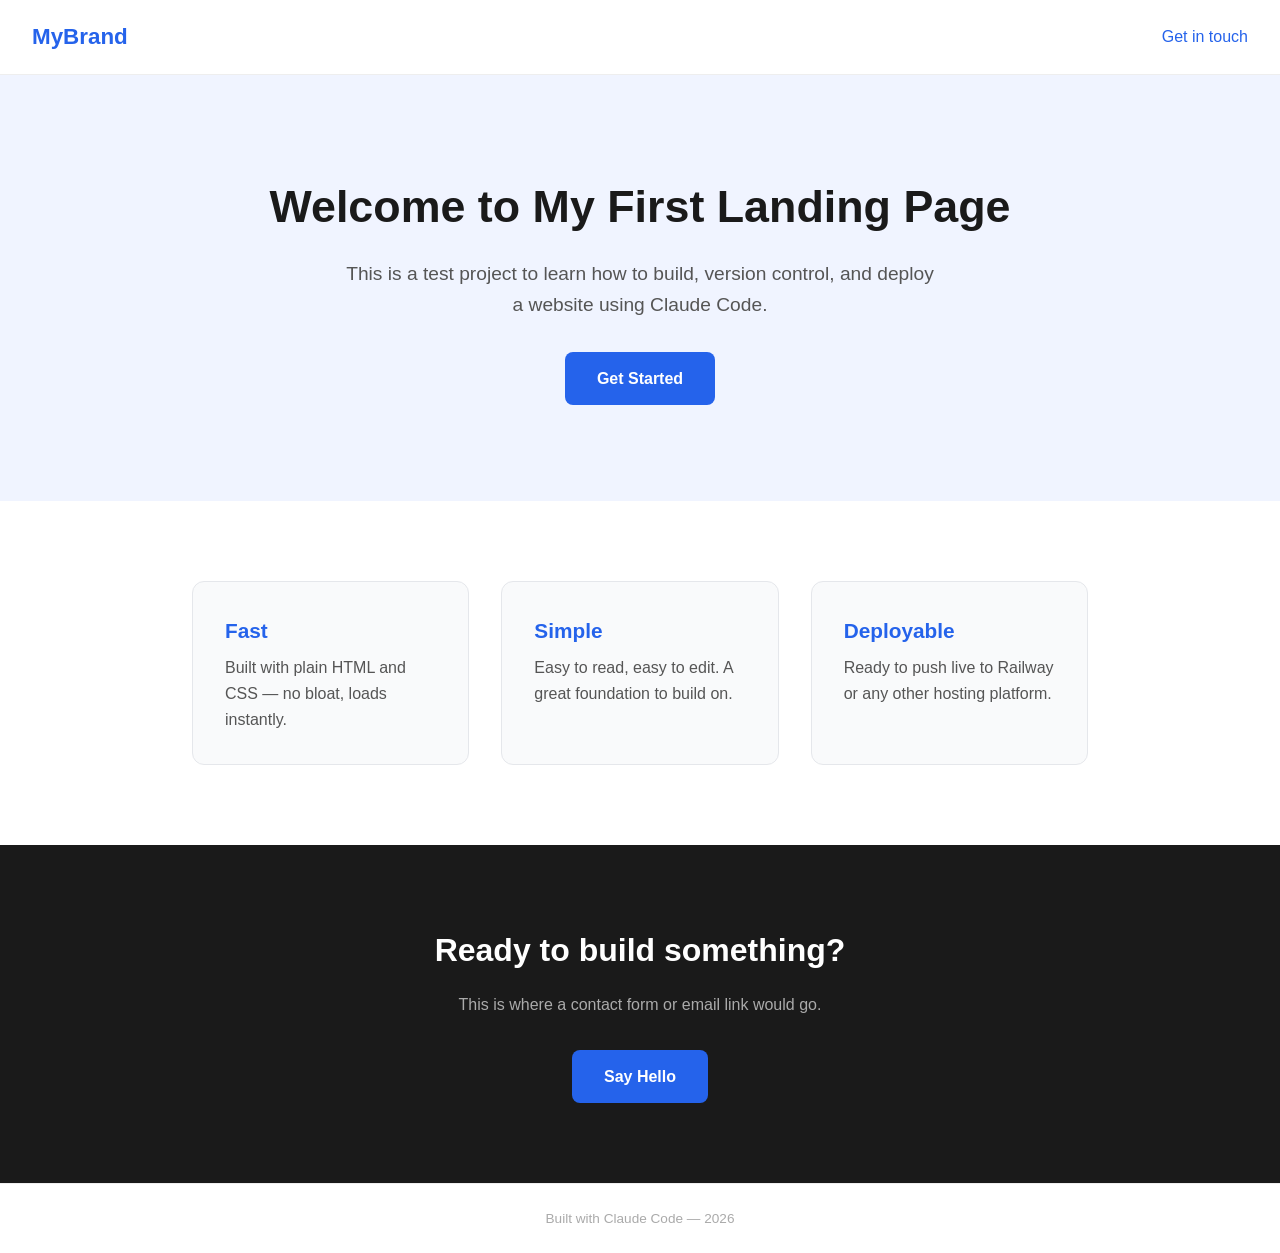
==== index.html @ 01b5a105 "Initial commit — test landing page - Added index.html with hero, features, and contact sections - Ad" ====
<!DOCTYPE html>
<html lang="en">
<head>
  <meta charset="UTF-8" />
  <meta name="viewport" content="width=device-width, initial-scale=1.0" />
  <title>My First Landing Page</title>
  <!-- Link to our stylesheet -->
  <link rel="stylesheet" href="style.css" />
</head>
<body>

  <!-- Top navigation bar -->
  <nav>
    <div class="logo">MyBrand</div>
    <a href="#contact" class="nav-cta">Get in touch</a>
  </nav>

  <!-- Hero section — the big headline area at the top -->
  <section class="hero">
    <h1>Welcome to My First Landing Page</h1>
    <p>This is a test project to learn how to build, version control, and deploy a website using Claude Code.</p>
    <a href="#contact" class="btn">Get Started</a>
  </section>

  <!-- Features section — three simple cards -->
  <section class="features">
    <div class="card">
      <h2>Fast</h2>
      <p>Built with plain HTML and CSS — no bloat, loads instantly.</p>
    </div>
    <div class="card">
      <h2>Simple</h2>
      <p>Easy to read, easy to edit. A great foundation to build on.</p>
    </div>
    <div class="card">
      <h2>Deployable</h2>
      <p>Ready to push live to Railway or any other hosting platform.</p>
    </div>
  </section>

  <!-- Contact / call to action section -->
  <section class="contact" id="contact">
    <h2>Ready to build something?</h2>
    <p>This is where a contact form or email link would go.</p>
    <a href="mailto:hello@example.com" class="btn">Say Hello</a>
  </section>

  <!-- Footer -->
  <footer>
    <p>Built with Claude Code &mdash; 2026</p>
  </footer>

</body>
</html>
---- style.css ----
/* ── Reset & base styles ── */
* {
  margin: 0;
  padding: 0;
  box-sizing: border-box;
}

body {
  font-family: -apple-system, BlinkMacSystemFont, "Segoe UI", sans-serif;
  color: #1a1a1a;
  background: #ffffff;
  line-height: 1.6;
}

/* ── Navigation bar ── */
nav {
  display: flex;
  justify-content: space-between;
  align-items: center;
  padding: 1.2rem 2rem;
  border-bottom: 1px solid #eee;
}

.logo {
  font-size: 1.4rem;
  font-weight: 700;
  color: #2563eb; /* blue */
}

.nav-cta {
  text-decoration: none;
  color: #2563eb;
  font-weight: 500;
}

/* ── Hero section ── */
.hero {
  text-align: center;
  padding: 6rem 2rem;
  background: #f0f4ff; /* light blue background */
}

.hero h1 {
  font-size: 2.8rem;
  font-weight: 800;
  margin-bottom: 1rem;
  color: #1a1a1a;
}

.hero p {
  font-size: 1.2rem;
  color: #555;
  max-width: 600px;
  margin: 0 auto 2rem;
}

/* ── Button style ── */
.btn {
  display: inline-block;
  background: #2563eb;
  color: #fff;
  padding: 0.85rem 2rem;
  border-radius: 8px;
  text-decoration: none;
  font-weight: 600;
  font-size: 1rem;
  transition: background 0.2s;
}

.btn:hover {
  background: #1d4ed8; /* slightly darker on hover */
}

/* ── Features section — three cards in a row ── */
.features {
  display: flex;
  gap: 2rem;
  padding: 5rem 2rem;
  max-width: 960px;
  margin: 0 auto;
}

.card {
  flex: 1; /* each card takes equal width */
  background: #f9fafb;
  border: 1px solid #e5e7eb;
  border-radius: 12px;
  padding: 2rem;
}

.card h2 {
  font-size: 1.3rem;
  margin-bottom: 0.5rem;
  color: #2563eb;
}

.card p {
  color: #555;
}

/* ── Contact section ── */
.contact {
  text-align: center;
  padding: 5rem 2rem;
  background: #1a1a1a;
  color: #fff;
}

.contact h2 {
  font-size: 2rem;
  margin-bottom: 1rem;
}

.contact p {
  color: #aaa;
  margin-bottom: 2rem;
}

/* ── Footer ── */
footer {
  text-align: center;
  padding: 1.5rem;
  font-size: 0.85rem;
  color: #aaa;
  border-top: 1px solid #eee;
}

/* ── Responsive: stack cards vertically on small screens ── */
@media (max-width: 640px) {
  .features {
    flex-direction: column;
  }

  .hero h1 {
    font-size: 2rem;
  }
}
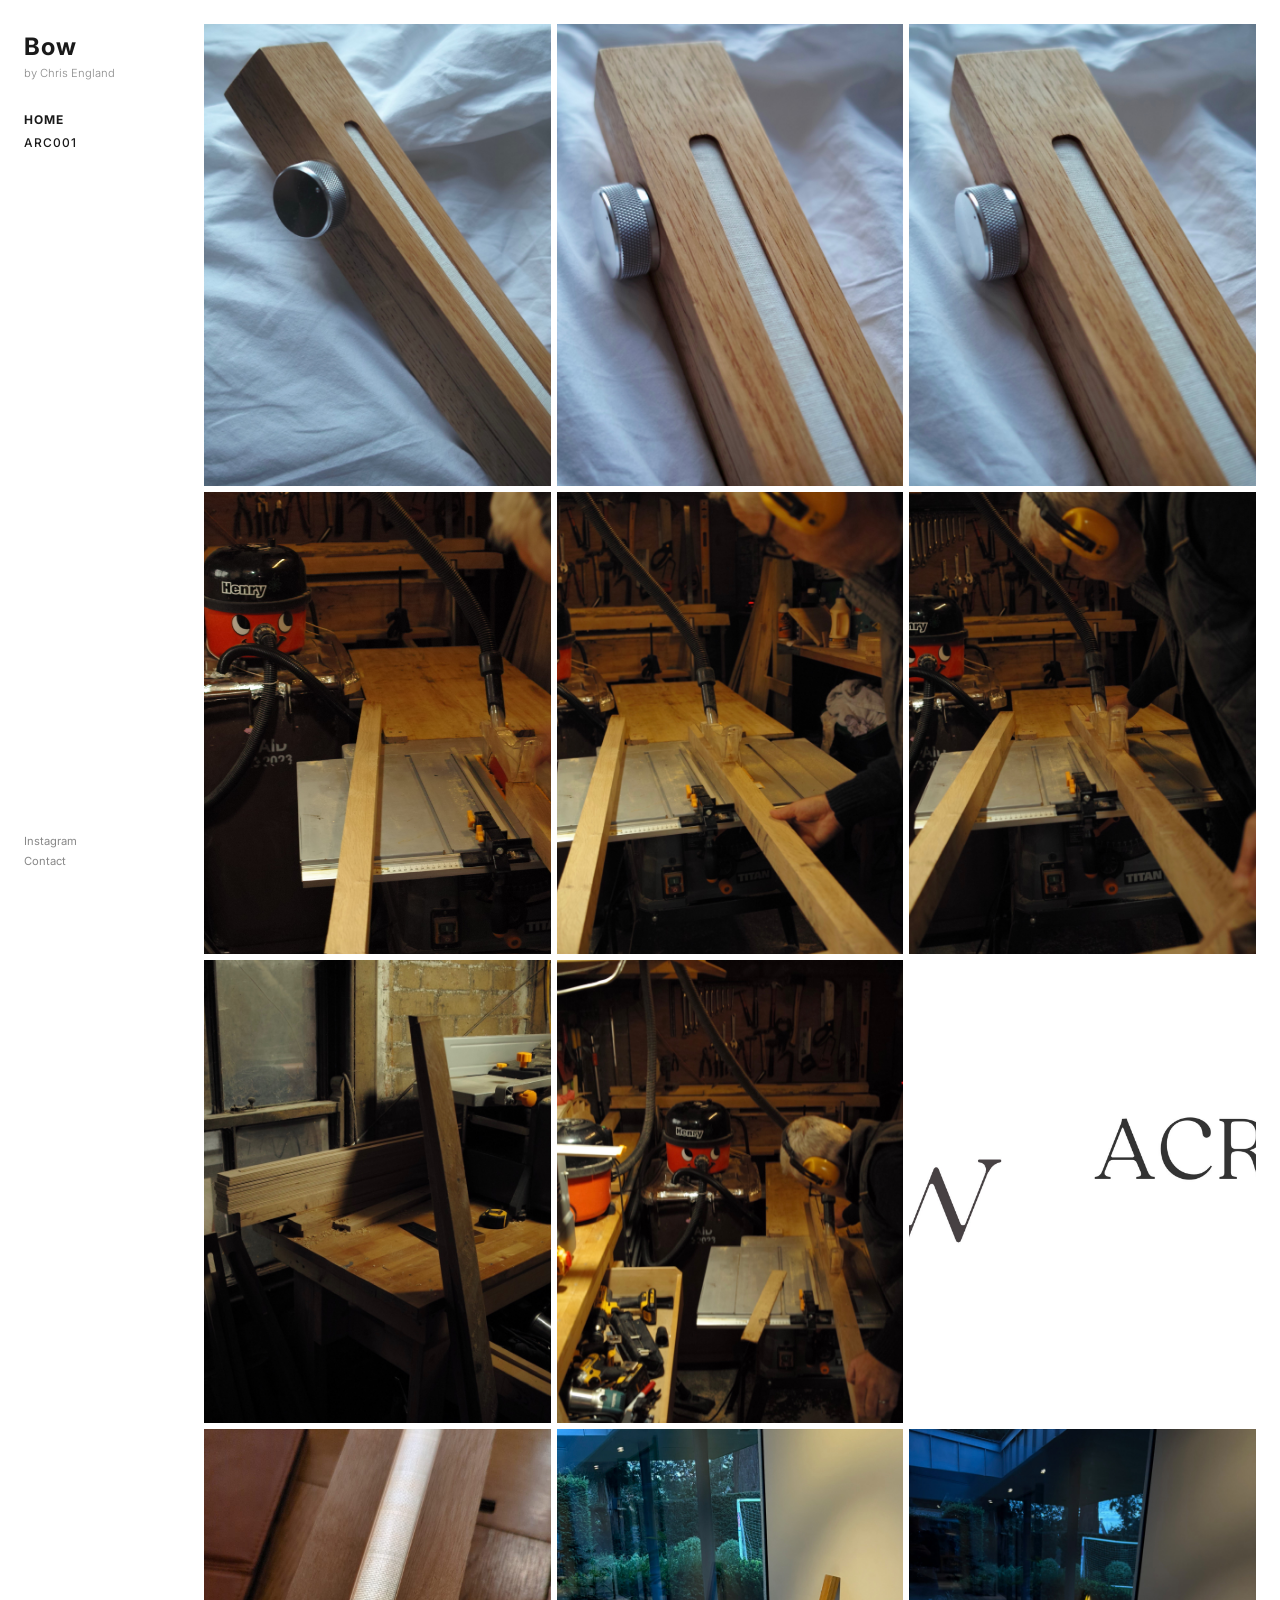
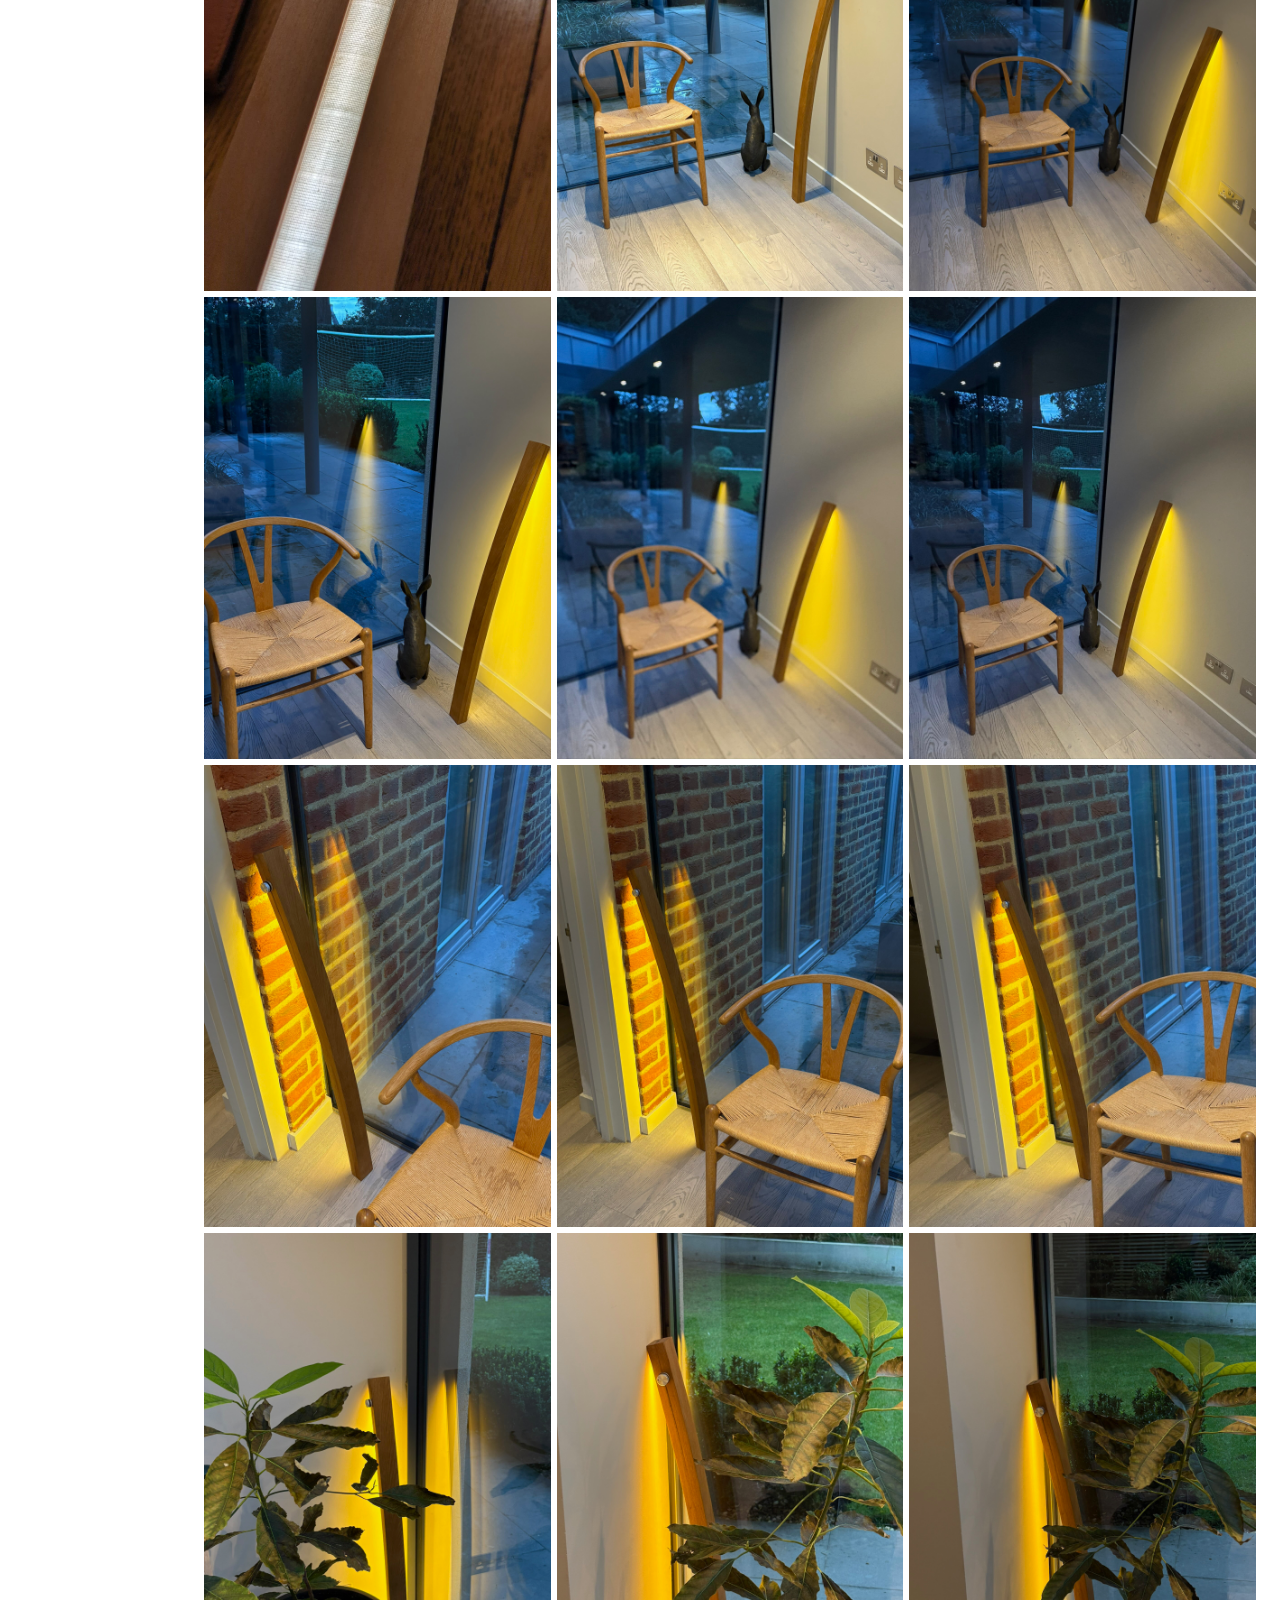
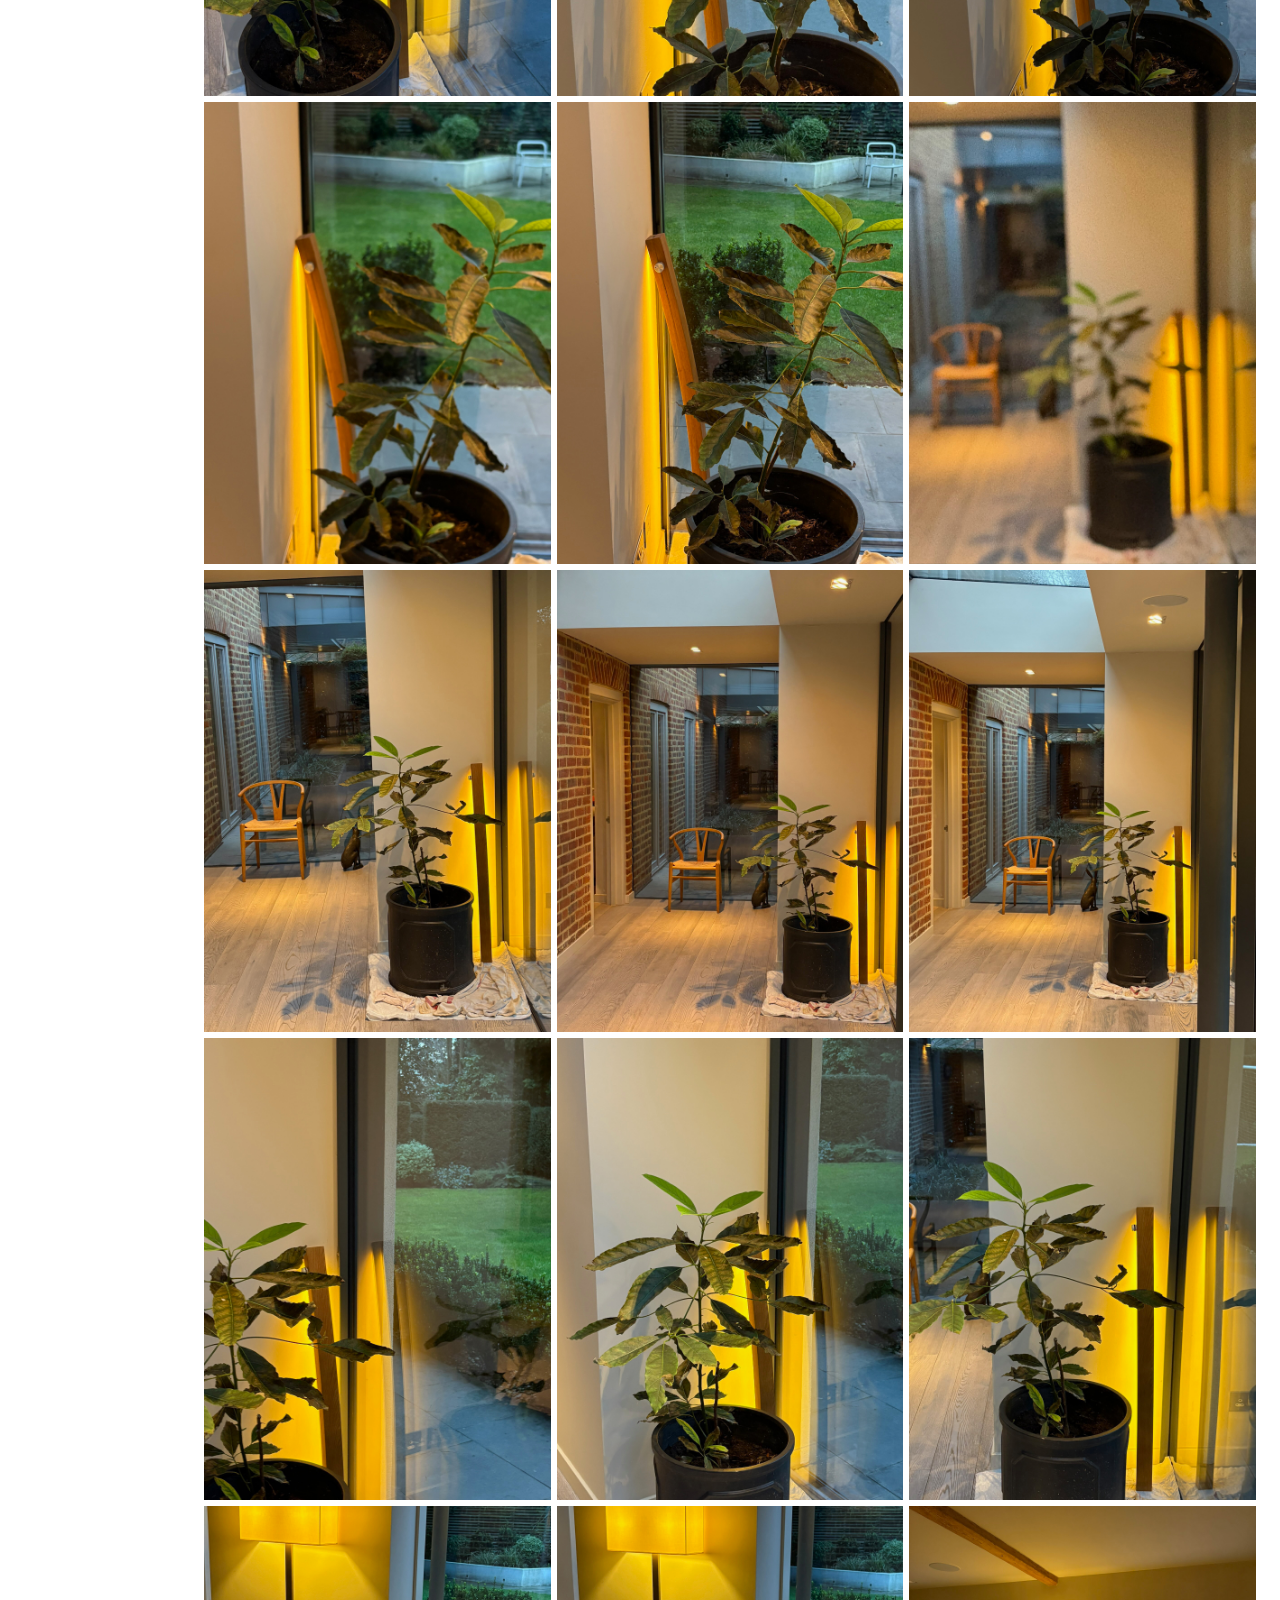
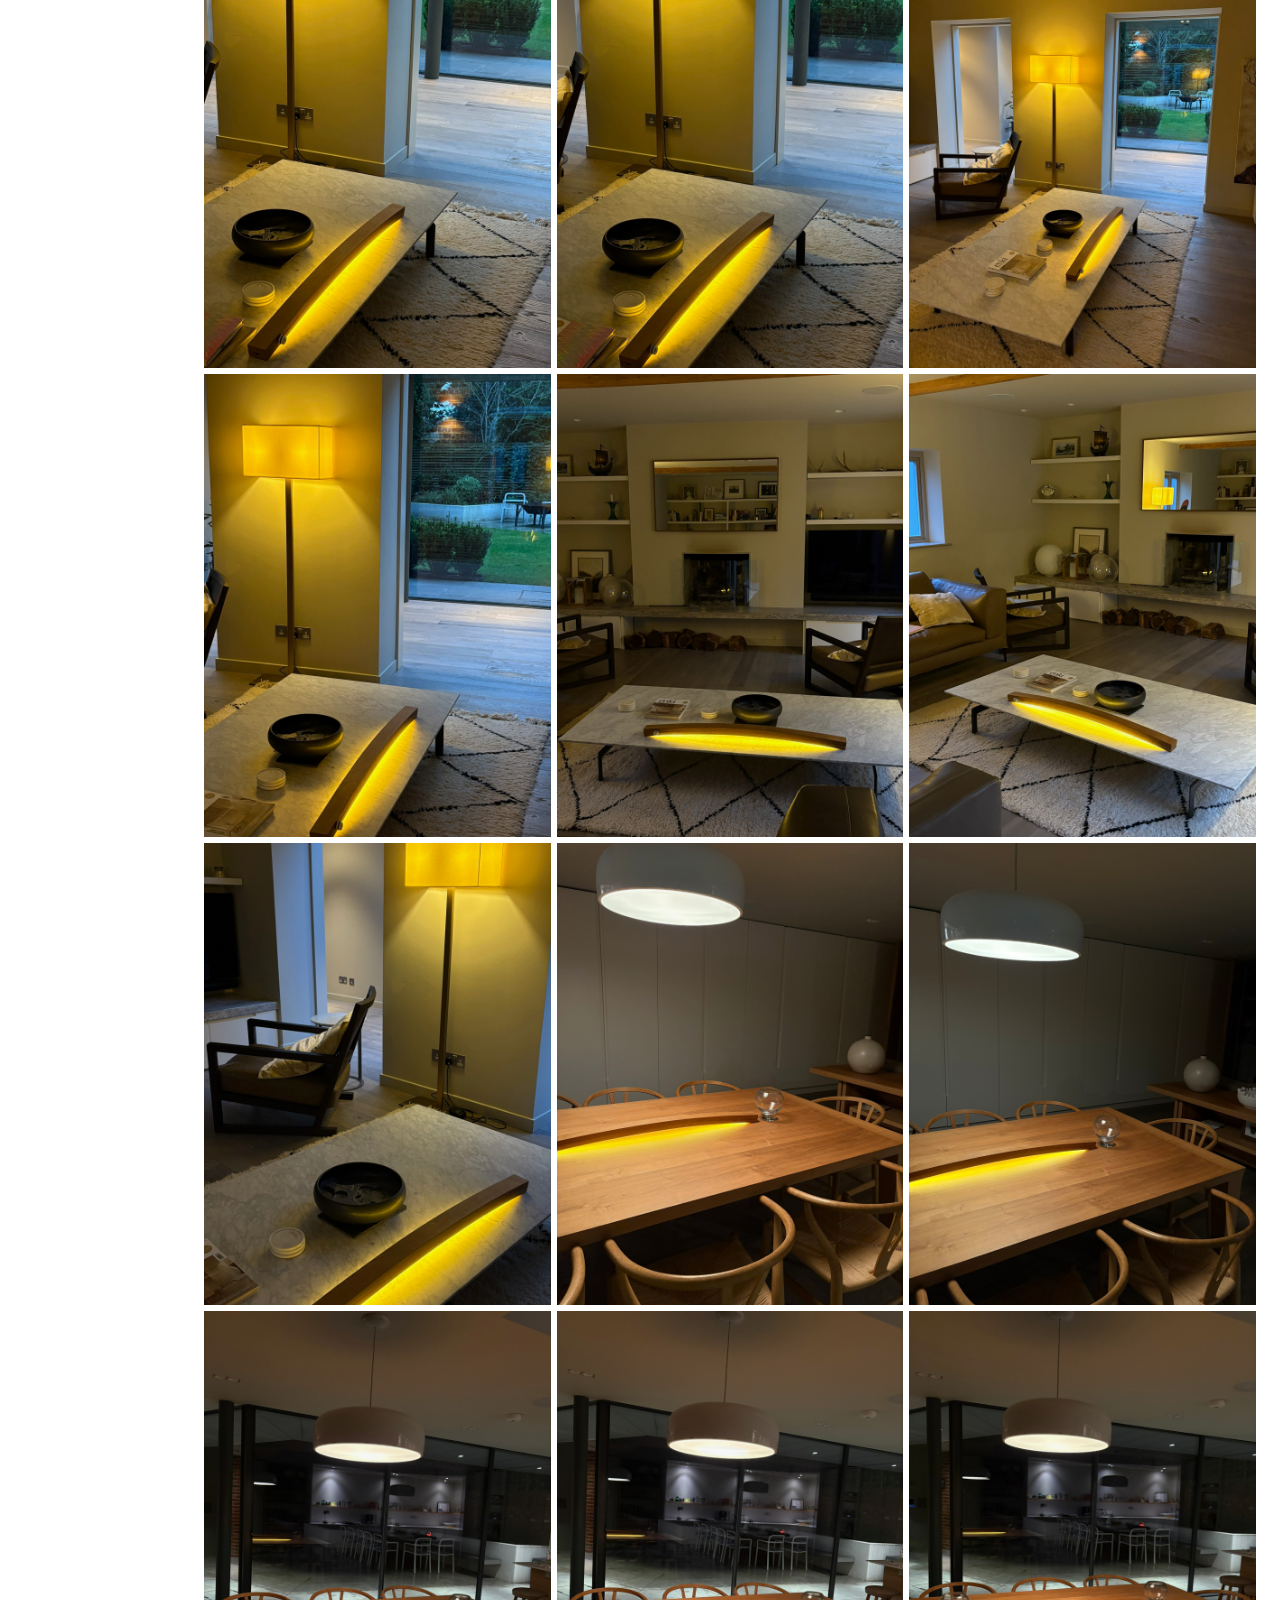
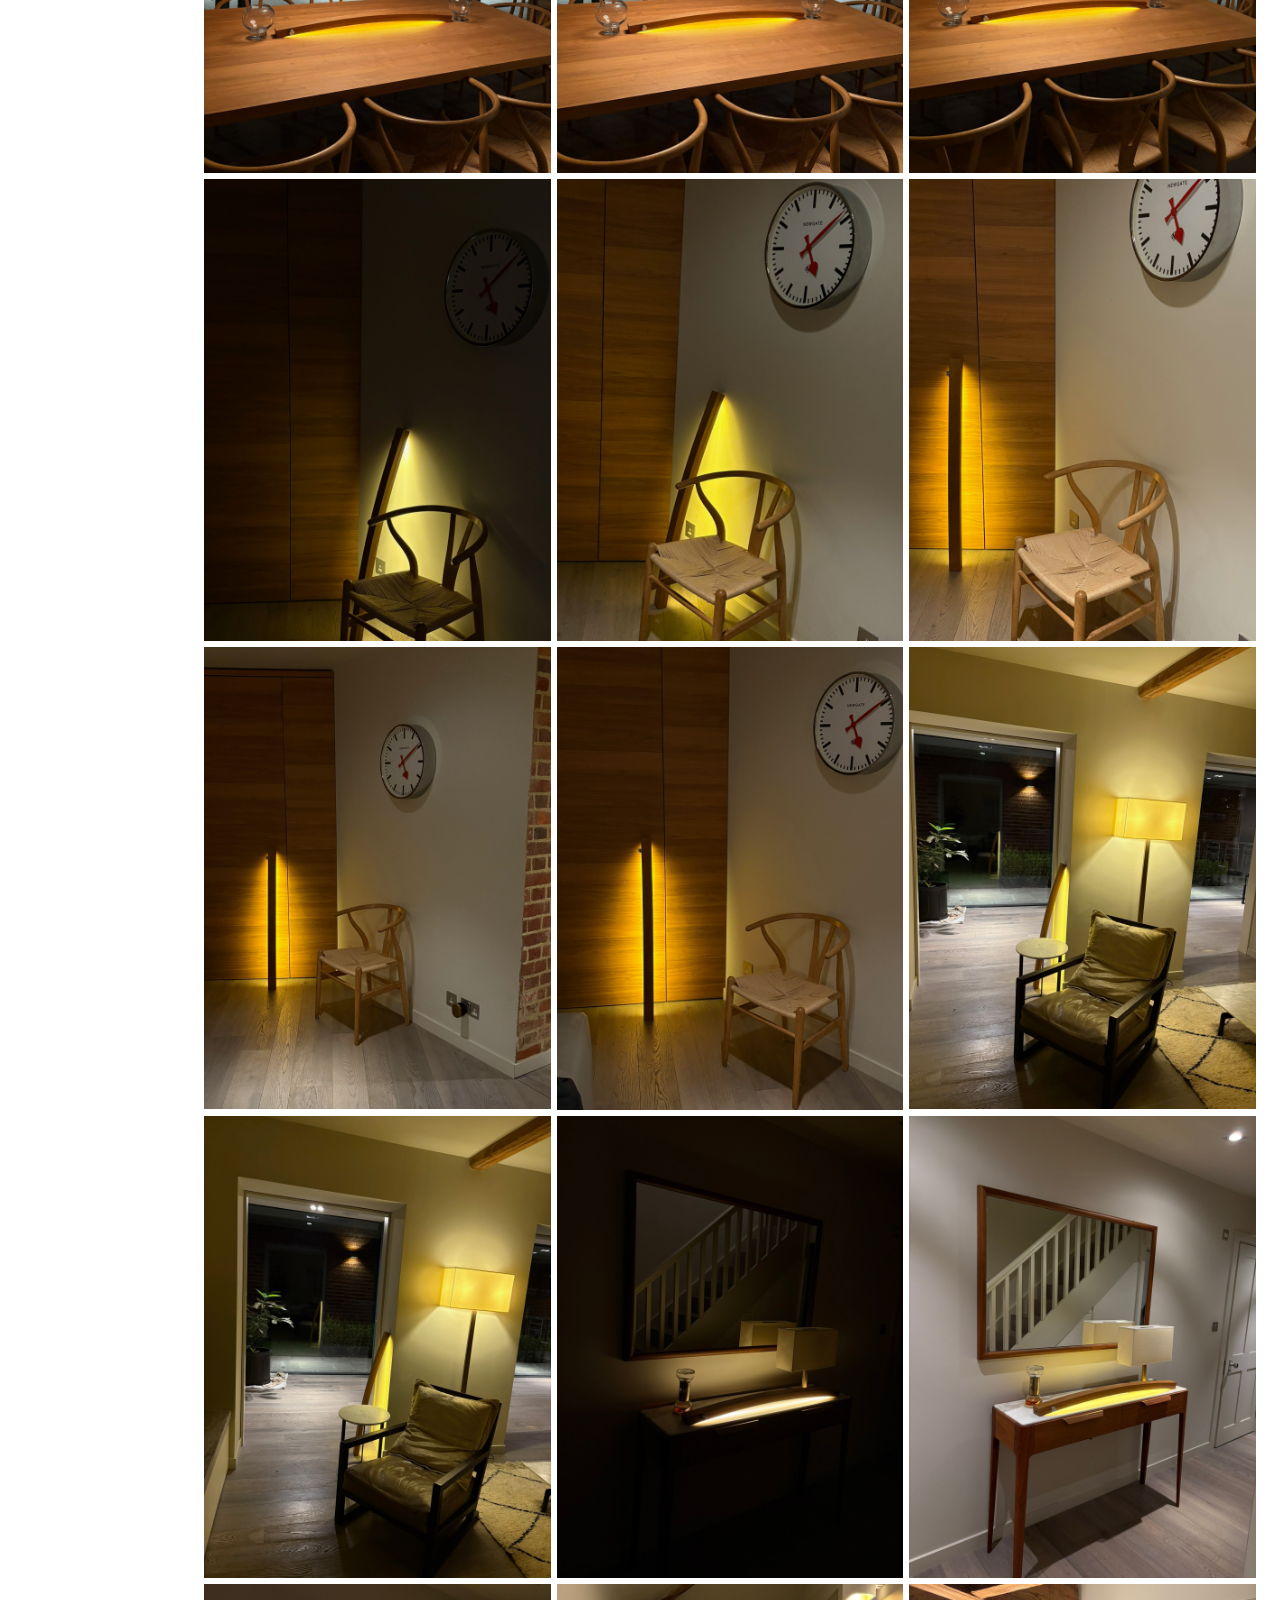
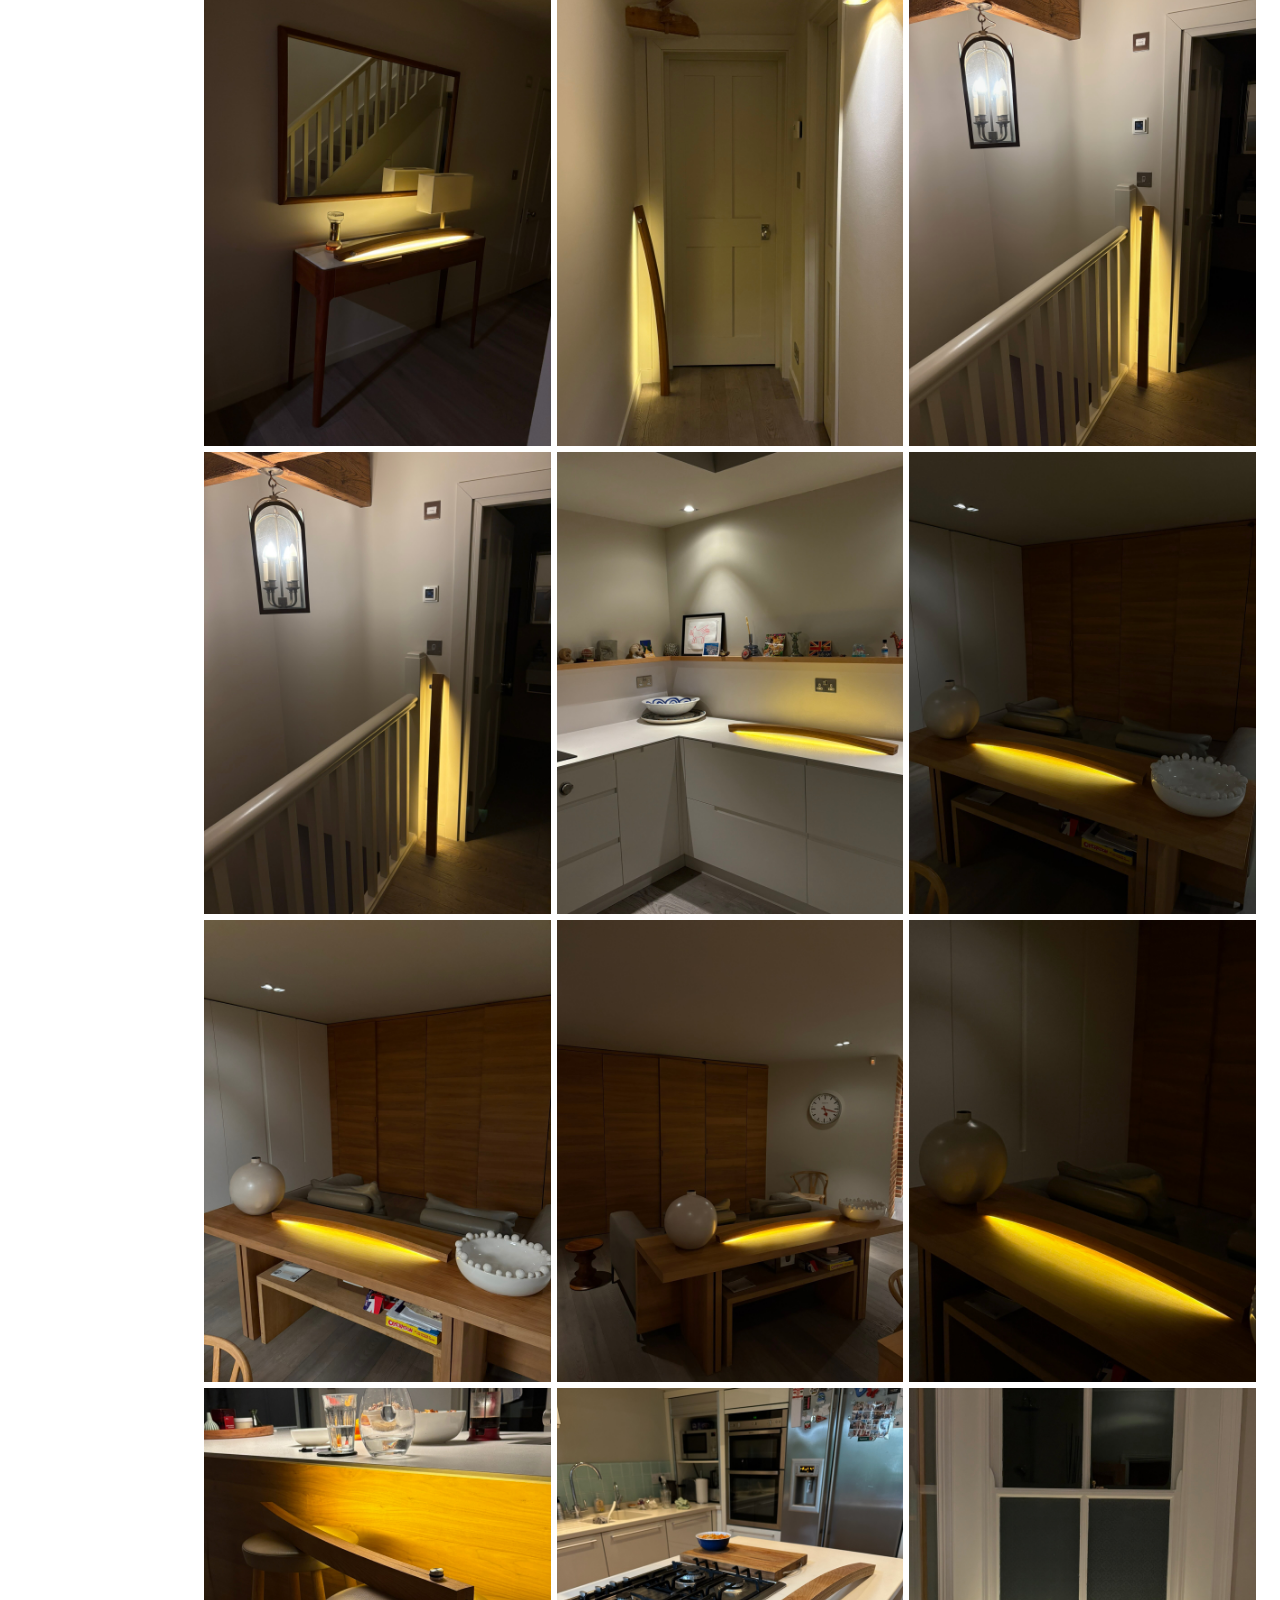
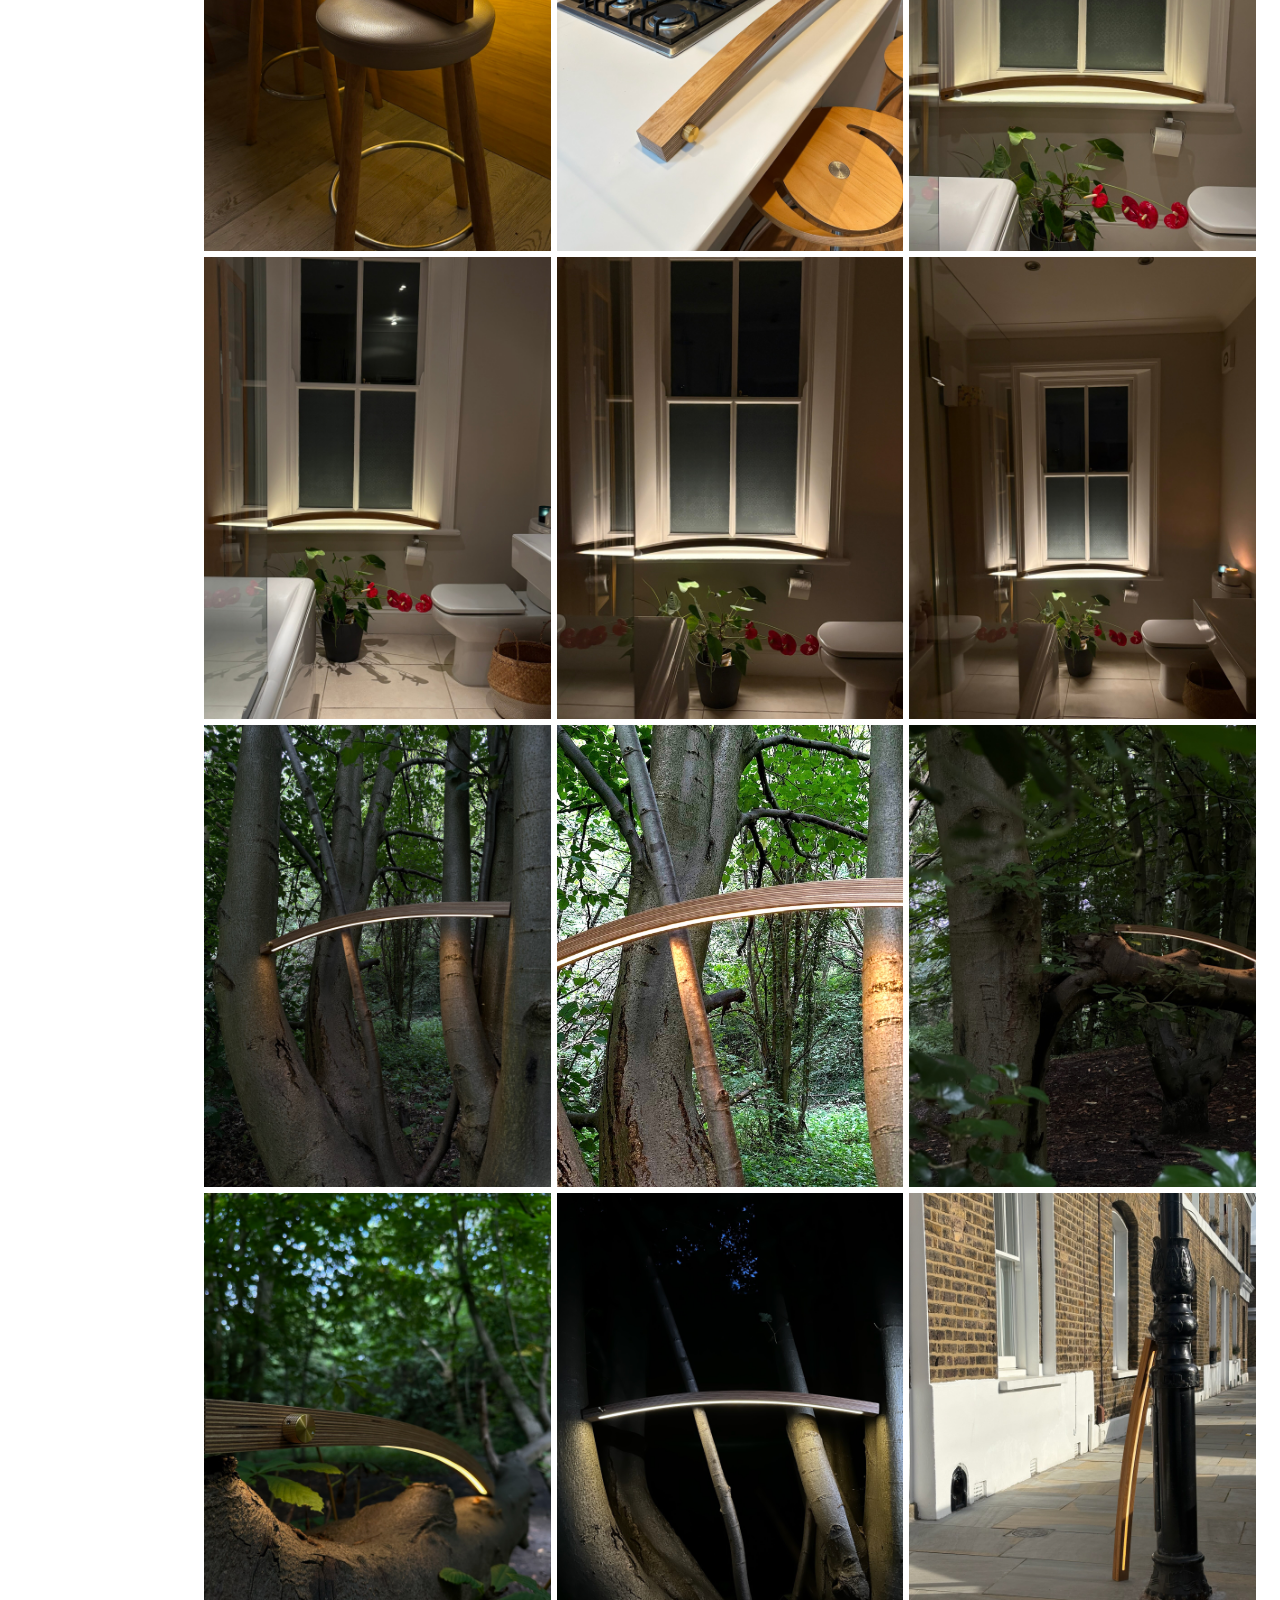
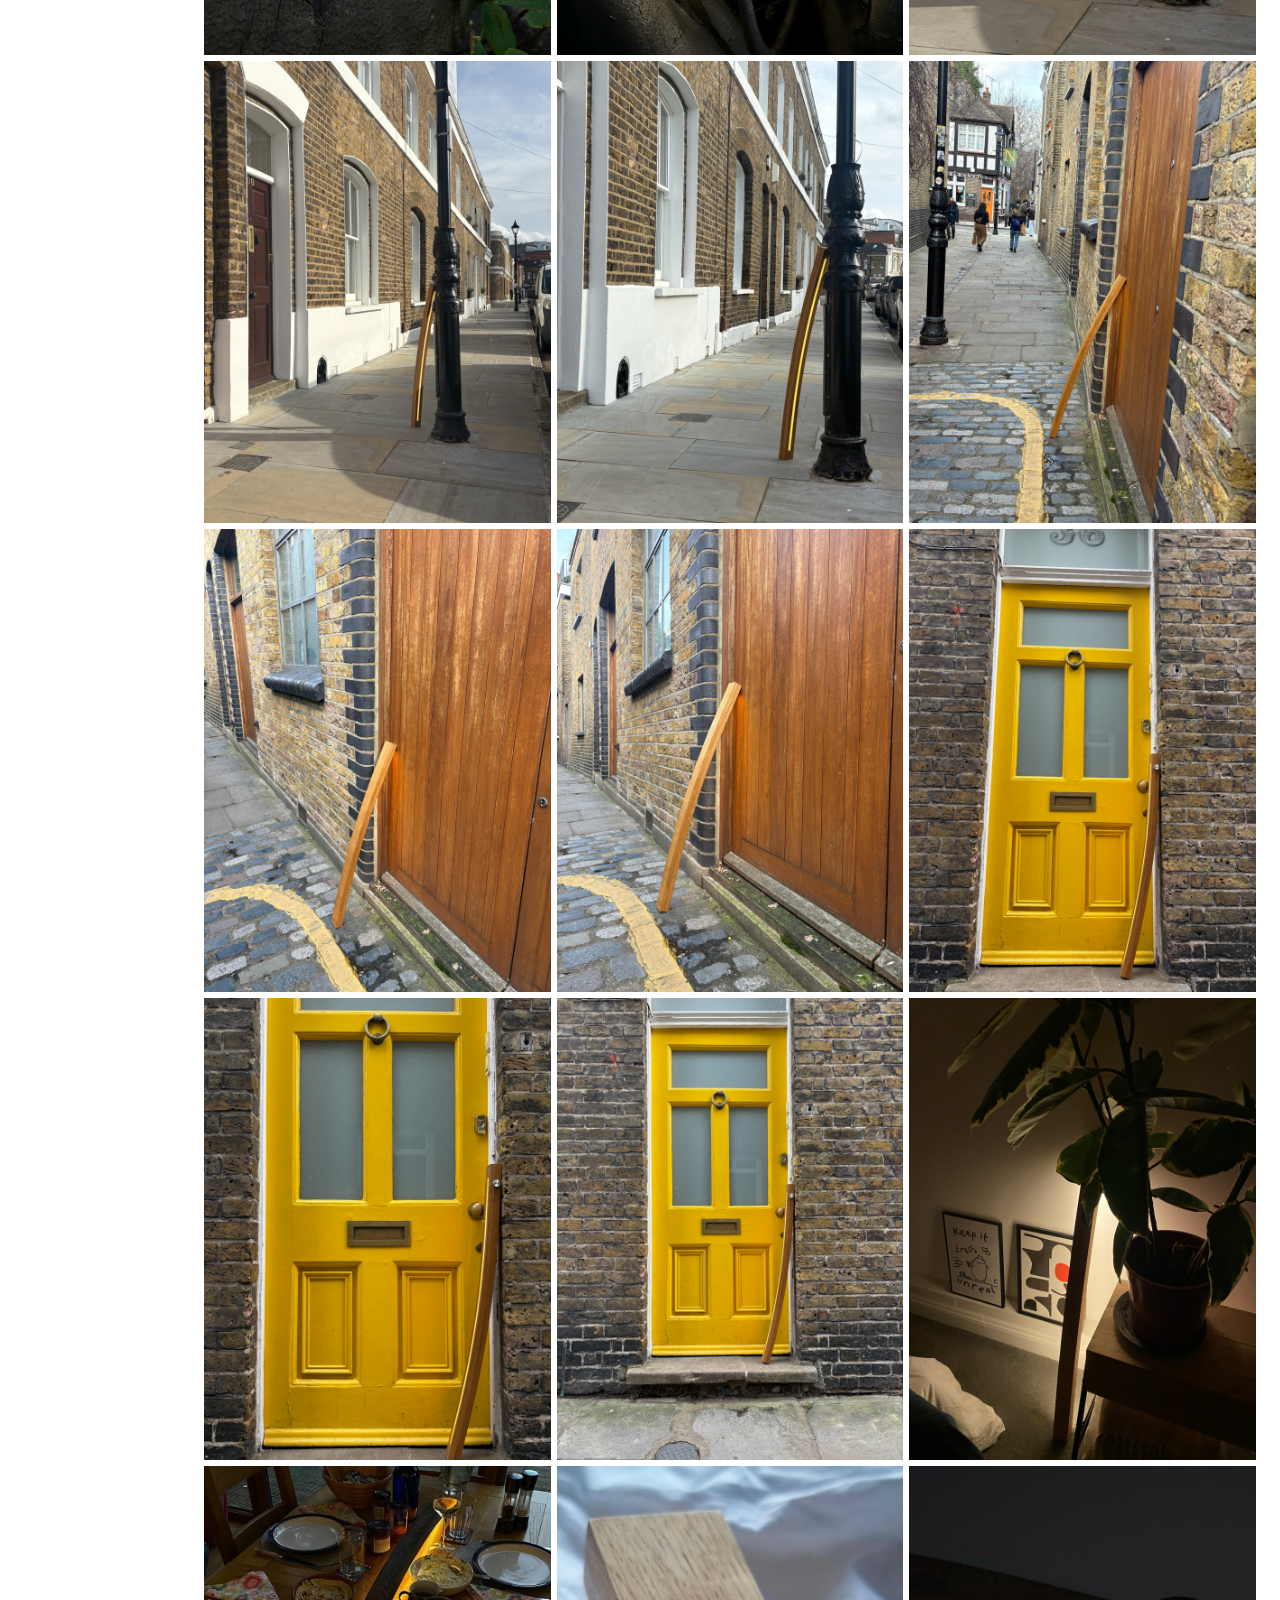
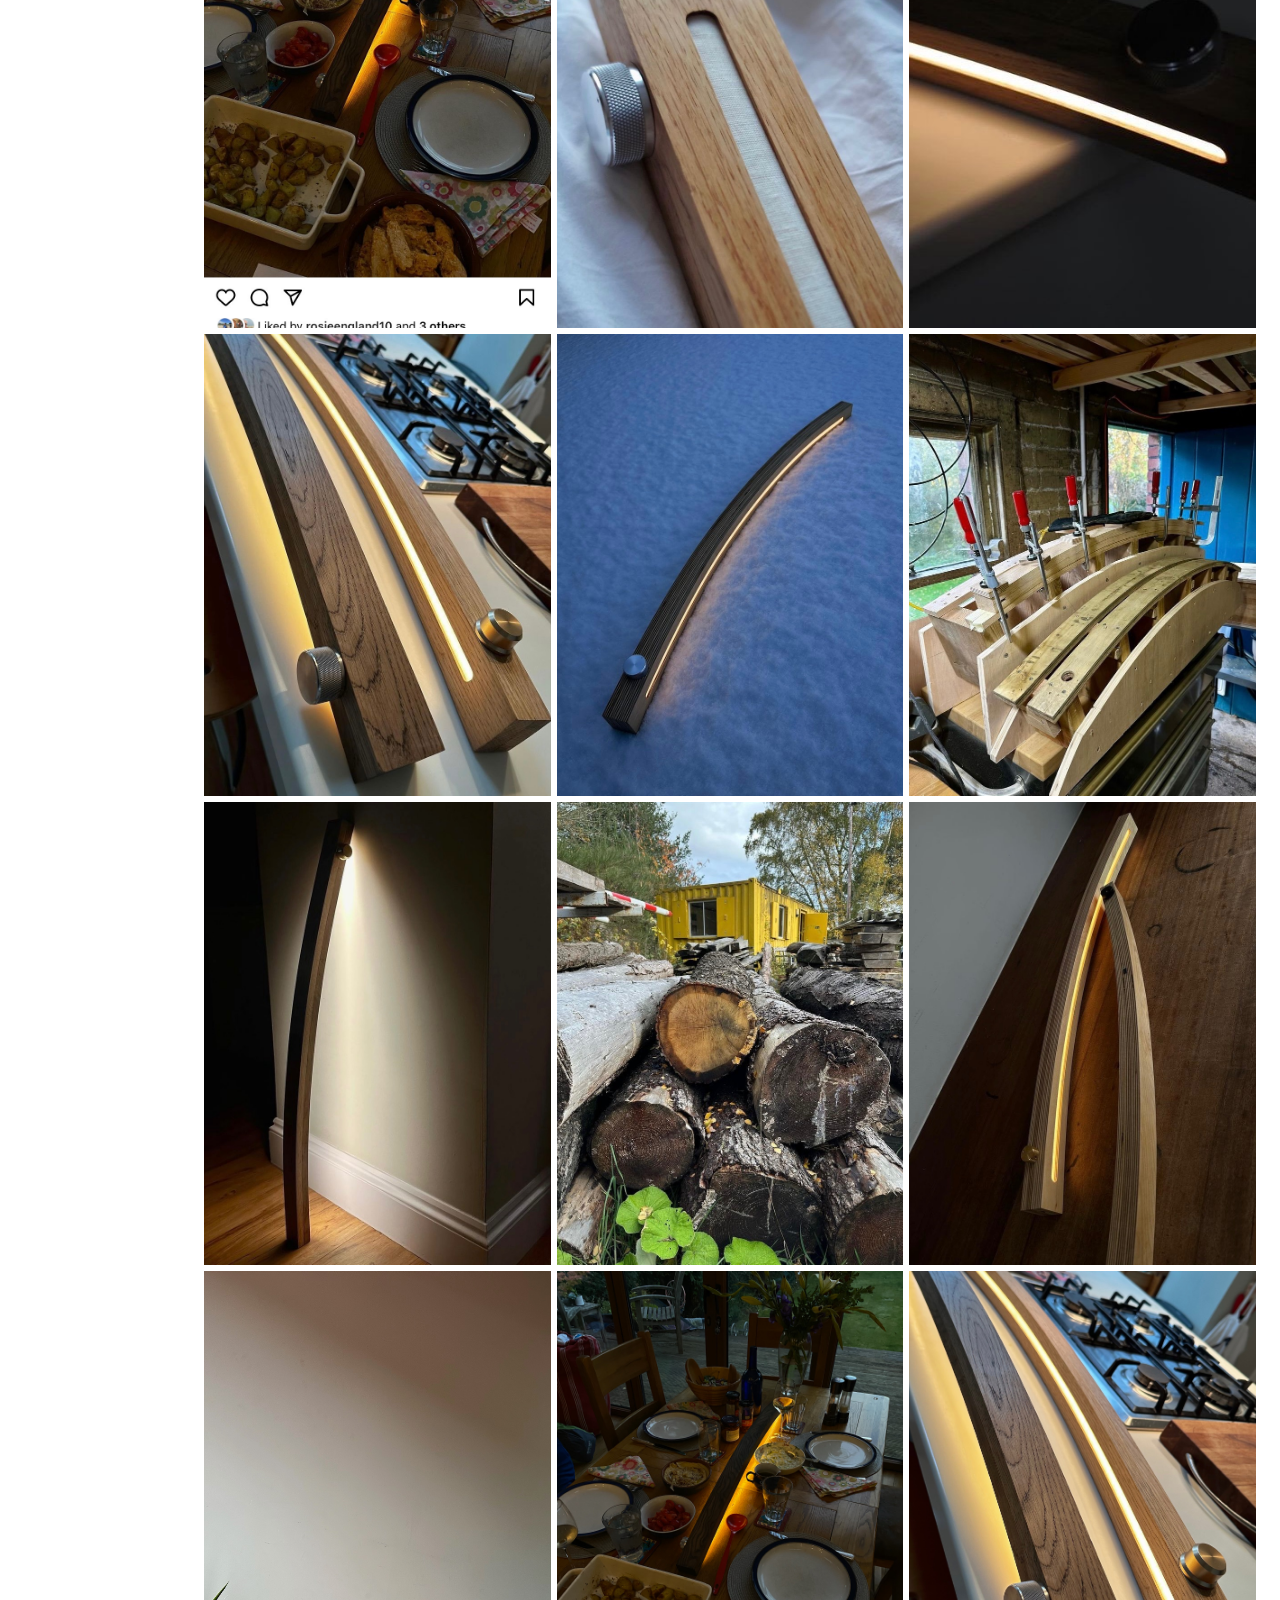
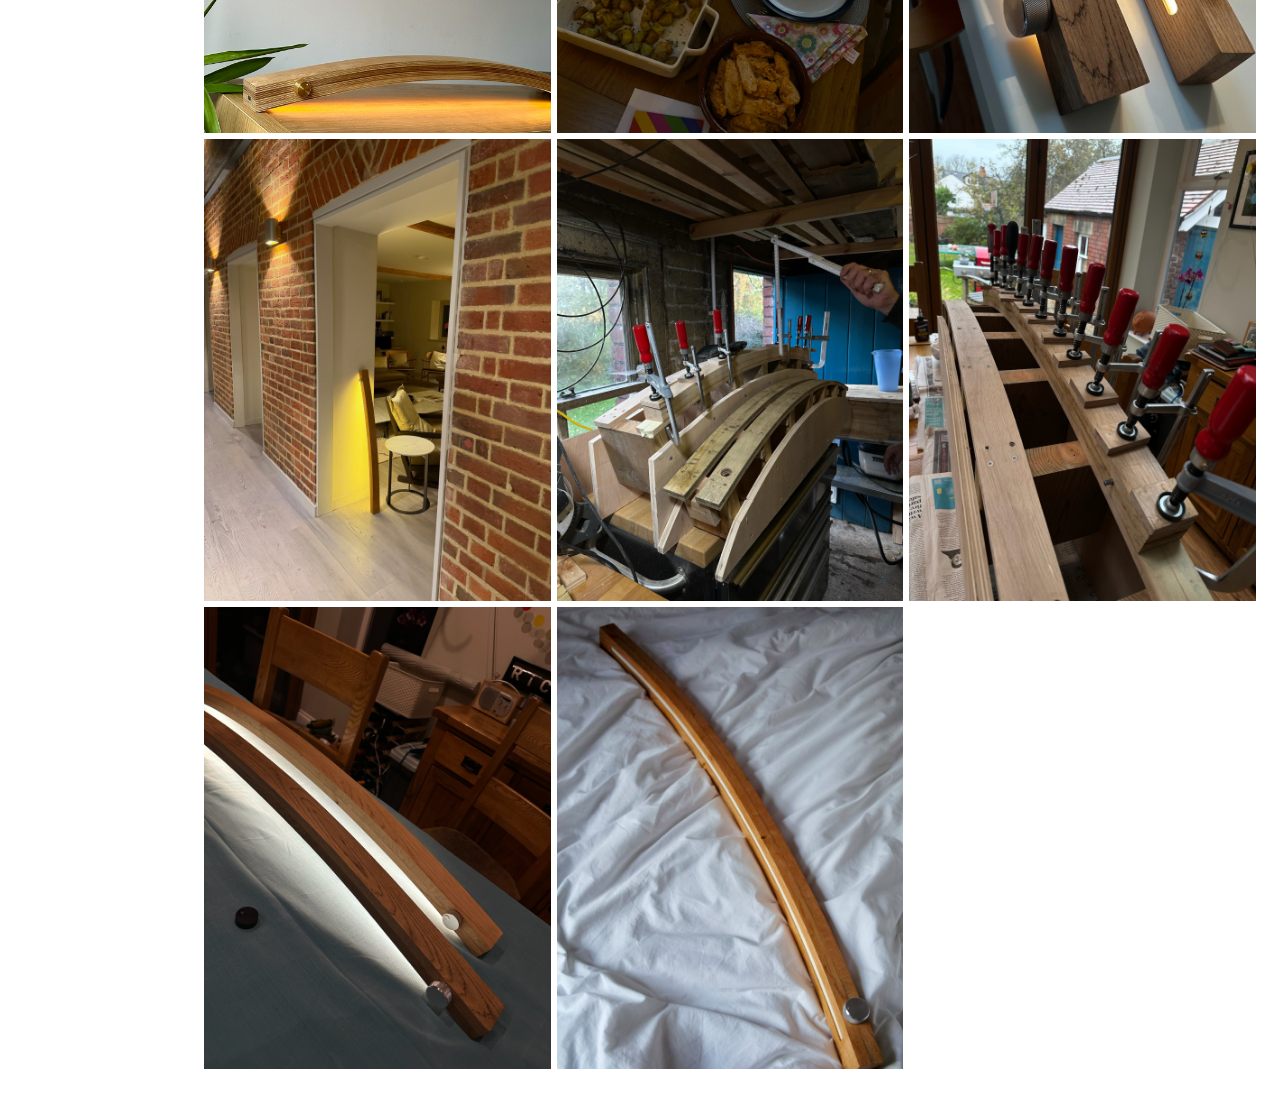
==== commit fd69b8cd: "Launch Bow website — rebrand, real photos, ARC001 page - Rebrand from OVUUD placeholder to Bow by Ch" ====
--- a/index.html
+++ b/index.html
@@ -1,54 +1,442 @@
 <!DOCTYPE html>
 <html lang="en">
+
 <head>
   <meta charset="UTF-8" />
   <meta name="viewport" content="width=device-width, initial-scale=1.0" />
-  <title>My First Landing Page</title>
-  <!-- Link to our stylesheet -->
+  <title>Bow — by Chris England</title>
+
+  <!-- Google Font: Inter (clean, modern sans-serif) -->
+  <link href="https://fonts.googleapis.com/css2?family=Inter:wght@300;400;500;700&display=swap" rel="stylesheet">
+
+  <!-- Our stylesheet -->
   <link rel="stylesheet" href="style.css" />
 </head>
+
 <body>
 
-  <!-- Top navigation bar -->
-  <nav>
-    <div class="logo">MyBrand</div>
-    <a href="#contact" class="nav-cta">Get in touch</a>
-  </nav>
-
-  <!-- Hero section — the big headline area at the top -->
-  <section class="hero">
-    <h1>Welcome to My First Landing Page</h1>
-    <p>This is a test project to learn how to build, version control, and deploy a website using Claude Code.</p>
-    <a href="#contact" class="btn">Get Started</a>
-  </section>
-
-  <!-- Features section — three simple cards -->
-  <section class="features">
-    <div class="card">
-      <h2>Fast</h2>
-      <p>Built with plain HTML and CSS — no bloat, loads instantly.</p>
+  <!-- ── Left sidebar: logo, navigation, secondary links ── -->
+  <aside class="sidebar">
+
+    <!-- Brand name at the top -->
+    <div class="sidebar-top">
+      <div class="logo">Bow</div>
+      <div class="logo-sub">by Chris England</div>
     </div>
-    <div class="card">
-      <h2>Simple</h2>
-      <p>Easy to read, easy to edit. A great foundation to build on.</p>
-    </div>
-    <div class="card">
-      <h2>Deployable</h2>
-      <p>Ready to push live to Railway or any other hosting platform.</p>
-    </div>
-  </section>
-
-  <!-- Contact / call to action section -->
-  <section class="contact" id="contact">
-    <h2>Ready to build something?</h2>
-    <p>This is where a contact form or email link would go.</p>
-    <a href="mailto:hello@example.com" class="btn">Say Hello</a>
-  </section>
-
-  <!-- Footer -->
-  <footer>
-    <p>Built with Claude Code &mdash; 2026</p>
-  </footer>
+
+    <!-- Primary navigation links -->
+    <nav class="nav-primary">
+      <a href="index.html" class="nav-link active">HOME</a>
+      <a href="arc001.html" class="nav-link">ARC001</a>
+    </nav>
+
+    <!-- Secondary links pushed to the bottom of the sidebar -->
+    <nav class="nav-secondary">
+      <a href="https://www.instagram.com/bowdesignuk?igsh=MWFjZWttdThmcTJocw%3D%3D" target="_blank" class="nav-link-small">Instagram</a>
+      <a href="mailto:contact@bowdesign.co.uk" class="nav-link-small">Contact</a>
+    </nav>
+
+  </aside>
+
+  <!-- ── Main content: 3-column image grid (all product photos) ── -->
+  <main class="gallery">
+
+    <!-- Professional Sigma camera shots — shown first -->
+    <a href="arc001.html" class="gallery-item">
+      <img src="images/SDIM0216.JPG" alt="ARC001 product shot" />
+    </a>
+
+    <a href="arc001.html" class="gallery-item">
+      <img src="images/SDIM0217.JPG" alt="ARC001 product shot" />
+    </a>
+
+    <a href="arc001.html" class="gallery-item">
+      <img src="images/SDIM0218.JPG" alt="ARC001 product shot" />
+    </a>
+
+    <a href="arc001.html" class="gallery-item">
+      <img src="images/SDIM0248.JPG" alt="ARC001 product shot" />
+    </a>
+
+    <a href="arc001.html" class="gallery-item">
+      <img src="images/SDIM0250.JPG" alt="ARC001 product shot" />
+    </a>
+
+    <a href="arc001.html" class="gallery-item">
+      <img src="images/SDIM0251.JPG" alt="ARC001 product shot" />
+    </a>
+
+    <a href="arc001.html" class="gallery-item">
+      <img src="images/SDIM0256.JPG" alt="ARC001 product shot" />
+    </a>
+
+    <a href="arc001.html" class="gallery-item">
+      <img src="images/SDIM0260.JPG" alt="ARC001 product shot" />
+    </a>
+
+    <a href="arc001.html" class="gallery-item">
+      <img src="images/comp.JPG" alt="ARC001 composition" />
+    </a>
+
+    <a href="arc001.html" class="gallery-item">
+      <img src="images/ebaec9ed-5443-4f16-b64b-aadebb4566bd.JPG" alt="ARC001" />
+    </a>
+
+    <!-- Context and story images -->
+    <a href="#" class="gallery-item">
+      <img src="images/IMG_0143.JPG" alt="ARC001" />
+    </a>
+
+    <a href="#" class="gallery-item">
+      <img src="images/IMG_0144.JPG" alt="ARC001" />
+    </a>
+
+    <a href="#" class="gallery-item">
+      <img src="images/IMG_0145.JPG" alt="ARC001" />
+    </a>
+
+    <a href="#" class="gallery-item">
+      <img src="images/IMG_0146.JPG" alt="ARC001" />
+    </a>
+
+    <a href="#" class="gallery-item">
+      <img src="images/IMG_0147.JPG" alt="ARC001" />
+    </a>
+
+    <a href="#" class="gallery-item">
+      <img src="images/IMG_0149.JPG" alt="ARC001" />
+    </a>
+
+    <a href="#" class="gallery-item">
+      <img src="images/IMG_0150.JPG" alt="ARC001" />
+    </a>
+
+    <a href="#" class="gallery-item">
+      <img src="images/IMG_0151.JPG" alt="ARC001" />
+    </a>
+
+    <a href="#" class="gallery-item">
+      <img src="images/IMG_0154.JPG" alt="ARC001" />
+    </a>
+
+    <a href="#" class="gallery-item">
+      <img src="images/IMG_0155.JPG" alt="ARC001" />
+    </a>
+
+    <a href="#" class="gallery-item">
+      <img src="images/IMG_0156.JPG" alt="ARC001" />
+    </a>
+
+    <a href="#" class="gallery-item">
+      <img src="images/IMG_0157.JPG" alt="ARC001" />
+    </a>
+
+    <a href="#" class="gallery-item">
+      <img src="images/IMG_0158.JPG" alt="ARC001" />
+    </a>
+
+    <a href="#" class="gallery-item">
+      <img src="images/IMG_0159.JPG" alt="ARC001" />
+    </a>
+
+    <a href="#" class="gallery-item">
+      <img src="images/IMG_0160.JPG" alt="ARC001" />
+    </a>
+
+    <a href="#" class="gallery-item">
+      <img src="images/IMG_0161.JPG" alt="ARC001" />
+    </a>
+
+    <a href="#" class="gallery-item">
+      <img src="images/IMG_0162.JPG" alt="ARC001" />
+    </a>
+
+    <a href="#" class="gallery-item">
+      <img src="images/IMG_0163.JPG" alt="ARC001" />
+    </a>
+
+    <a href="#" class="gallery-item">
+      <img src="images/IMG_0164.JPG" alt="ARC001" />
+    </a>
+
+    <a href="#" class="gallery-item">
+      <img src="images/IMG_0165.JPG" alt="ARC001" />
+    </a>
+
+    <a href="#" class="gallery-item">
+      <img src="images/IMG_0166.JPG" alt="ARC001" />
+    </a>
+
+    <a href="#" class="gallery-item">
+      <img src="images/IMG_0167.JPG" alt="ARC001" />
+    </a>
+
+    <a href="#" class="gallery-item">
+      <img src="images/IMG_0168.JPG" alt="ARC001" />
+    </a>
+
+    <a href="#" class="gallery-item">
+      <img src="images/IMG_0169.JPG" alt="ARC001" />
+    </a>
+
+    <a href="#" class="gallery-item">
+      <img src="images/IMG_0170.JPG" alt="ARC001" />
+    </a>
+
+    <a href="#" class="gallery-item">
+      <img src="images/IMG_0171.JPG" alt="ARC001" />
+    </a>
+
+    <a href="#" class="gallery-item">
+      <img src="images/IMG_0172.JPG" alt="ARC001" />
+    </a>
+
+    <a href="#" class="gallery-item">
+      <img src="images/IMG_0174.JPG" alt="ARC001" />
+    </a>
+
+    <a href="#" class="gallery-item">
+      <img src="images/IMG_0175.JPG" alt="ARC001" />
+    </a>
+
+    <a href="#" class="gallery-item">
+      <img src="images/IMG_0178.JPG" alt="ARC001" />
+    </a>
+
+    <a href="#" class="gallery-item">
+      <img src="images/IMG_0179.JPG" alt="ARC001" />
+    </a>
+
+    <a href="#" class="gallery-item">
+      <img src="images/IMG_0180.JPG" alt="ARC001" />
+    </a>
+
+    <a href="#" class="gallery-item">
+      <img src="images/IMG_0182.JPG" alt="ARC001" />
+    </a>
+
+    <a href="#" class="gallery-item">
+      <img src="images/IMG_0183.JPG" alt="ARC001" />
+    </a>
+
+    <a href="#" class="gallery-item">
+      <img src="images/IMG_0184.JPG" alt="ARC001" />
+    </a>
+
+    <a href="#" class="gallery-item">
+      <img src="images/IMG_0185.JPG" alt="ARC001" />
+    </a>
+
+    <a href="#" class="gallery-item">
+      <img src="images/IMG_0186.JPG" alt="ARC001" />
+    </a>
+
+    <a href="#" class="gallery-item">
+      <img src="images/IMG_0187.JPG" alt="ARC001" />
+    </a>
+
+    <a href="#" class="gallery-item">
+      <img src="images/IMG_0188.JPG" alt="ARC001" />
+    </a>
+
+    <a href="#" class="gallery-item">
+      <img src="images/IMG_0189.JPG" alt="ARC001" />
+    </a>
+
+    <a href="#" class="gallery-item">
+      <img src="images/IMG_0190.JPG" alt="ARC001" />
+    </a>
+
+    <a href="#" class="gallery-item">
+      <img src="images/IMG_0191.JPG" alt="ARC001" />
+    </a>
+
+    <a href="#" class="gallery-item">
+      <img src="images/IMG_0193.JPG" alt="ARC001" />
+    </a>
+
+    <a href="#" class="gallery-item">
+      <img src="images/IMG_0195.JPG" alt="ARC001" />
+    </a>
+
+    <a href="#" class="gallery-item">
+      <img src="images/IMG_0196.JPG" alt="ARC001" />
+    </a>
+
+    <a href="#" class="gallery-item">
+      <img src="images/IMG_0197.JPG" alt="ARC001" />
+    </a>
+
+    <a href="#" class="gallery-item">
+      <img src="images/IMG_0201.JPG" alt="ARC001" />
+    </a>
+
+    <a href="#" class="gallery-item">
+      <img src="images/IMG_0202.JPG" alt="ARC001" />
+    </a>
+
+    <a href="#" class="gallery-item">
+      <img src="images/IMG_0205.JPG" alt="ARC001" />
+    </a>
+
+    <a href="#" class="gallery-item">
+      <img src="images/IMG_0208.JPG" alt="ARC001" />
+    </a>
+
+    <a href="#" class="gallery-item">
+      <img src="images/IMG_0209.JPG" alt="ARC001" />
+    </a>
+
+    <a href="#" class="gallery-item">
+      <img src="images/IMG_0314.JPG" alt="ARC001" />
+    </a>
+
+    <a href="#" class="gallery-item">
+      <img src="images/IMG_0403.JPG" alt="ARC001" />
+    </a>
+
+    <a href="#" class="gallery-item">
+      <img src="images/IMG_0406.JPG" alt="ARC001" />
+    </a>
+
+    <a href="#" class="gallery-item">
+      <img src="images/IMG_0409.JPG" alt="ARC001" />
+    </a>
+
+    <a href="#" class="gallery-item">
+      <img src="images/IMG_0415.JPG" alt="ARC001" />
+    </a>
+
+    <a href="#" class="gallery-item">
+      <img src="images/IMG_0677 2.JPG" alt="ARC001" />
+    </a>
+
+    <a href="#" class="gallery-item">
+      <img src="images/IMG_0677.JPG" alt="ARC001" />
+    </a>
+
+    <a href="#" class="gallery-item">
+      <img src="images/IMG_0700.JPG" alt="ARC001" />
+    </a>
+
+    <a href="#" class="gallery-item">
+      <img src="images/IMG_0707.JPG" alt="ARC001" />
+    </a>
+
+    <a href="#" class="gallery-item">
+      <img src="images/IMG_0750.JPG" alt="ARC001" />
+    </a>
+
+    <a href="#" class="gallery-item">
+      <img src="images/IMG_0769.JPG" alt="ARC001" />
+    </a>
+
+    <a href="#" class="gallery-item">
+      <img src="images/IMG_0770.JPG" alt="ARC001" />
+    </a>
+
+    <a href="#" class="gallery-item">
+      <img src="images/IMG_0773.JPG" alt="ARC001" />
+    </a>
+
+    <a href="#" class="gallery-item">
+      <img src="images/IMG_0782.JPG" alt="ARC001" />
+    </a>
+
+    <a href="#" class="gallery-item">
+      <img src="images/IMG_0784.JPG" alt="ARC001" />
+    </a>
+
+    <a href="#" class="gallery-item">
+      <img src="images/IMG_0785.JPG" alt="ARC001" />
+    </a>
+
+    <a href="#" class="gallery-item">
+      <img src="images/IMG_0787.JPG" alt="ARC001" />
+    </a>
+
+    <a href="#" class="gallery-item">
+      <img src="images/IMG_0788.JPG" alt="ARC001" />
+    </a>
+
+    <a href="#" class="gallery-item">
+      <img src="images/IMG_0791.JPG" alt="ARC001" />
+    </a>
+
+    <a href="#" class="gallery-item">
+      <img src="images/IMG_1239.JPG" alt="ARC001" />
+    </a>
+
+    <a href="#" class="gallery-item">
+      <img src="images/IMG_1294.JPG" alt="ARC001" />
+    </a>
+
+    <a href="#" class="gallery-item">
+      <img src="images/IMG_1295.JPG" alt="ARC001" />
+    </a>
+
+    <a href="#" class="gallery-item">
+      <img src="images/IMG_1296.JPG" alt="ARC001" />
+    </a>
+
+    <a href="#" class="gallery-item">
+      <img src="images/IMG_1297.JPG" alt="ARC001" />
+    </a>
+
+    <a href="#" class="gallery-item">
+      <img src="images/IMG_1298.JPG" alt="ARC001" />
+    </a>
+
+    <a href="#" class="gallery-item">
+      <img src="images/IMG_1299.JPG" alt="ARC001" />
+    </a>
+
+    <a href="#" class="gallery-item">
+      <img src="images/IMG_1300.JPG" alt="ARC001" />
+    </a>
+
+    <a href="#" class="gallery-item">
+      <img src="images/IMG_1301.JPG" alt="ARC001" />
+    </a>
+
+    <a href="#" class="gallery-item">
+      <img src="images/IMG_1302.JPG" alt="ARC001" />
+    </a>
+
+    <a href="#" class="gallery-item">
+      <img src="images/IMG_1363.JPG" alt="ARC001" />
+    </a>
+
+    <a href="#" class="gallery-item">
+      <img src="images/IMG_1432.JPG" alt="ARC001" />
+    </a>
+
+    <a href="#" class="gallery-item">
+      <img src="images/IMG_3448.JPG" alt="ARC001" />
+    </a>
+
+    <a href="#" class="gallery-item">
+      <img src="images/IMG_3523.JPG" alt="ARC001" />
+    </a>
+
+    <a href="#" class="gallery-item">
+      <img src="images/IMG_3665.JPG" alt="ARC001" />
+    </a>
+
+    <a href="#" class="gallery-item">
+      <img src="images/IMG_3726.JPG" alt="ARC001" />
+    </a>
+
+    <a href="#" class="gallery-item">
+      <img src="images/IMG_3837.JPG" alt="ARC001" />
+    </a>
+
+    <a href="#" class="gallery-item">
+      <img src="images/IMG_5469.JPG" alt="ARC001" />
+    </a>
+
+  </main>
 
 </body>
+
 </html>
--- a/style.css
+++ b/style.css
@@ -1,137 +1,247 @@
-/* ── Reset & base styles ── */
+/* ── Reset: remove default browser spacing and sizing quirks ── */
 * {
   margin: 0;
   padding: 0;
   box-sizing: border-box;
 }
 
+/* ── Base page styles ── */
 body {
-  font-family: -apple-system, BlinkMacSystemFont, "Segoe UI", sans-serif;
-  color: #1a1a1a;
+  font-family: 'Inter', -apple-system, BlinkMacSystemFont, sans-serif;
   background: #ffffff;
-  line-height: 1.6;
-}
-
-/* ── Navigation bar ── */
-nav {
+  color: #1a1a1a;
+  display: flex;          /* Sidebar and gallery sit side by side */
+  min-height: 100vh;
+}
+
+/* ════════════════════════════════════════
+   SIDEBAR
+   Fixed to the left, full page height
+════════════════════════════════════════ */
+.sidebar {
+  position: fixed;        /* Stays in place while gallery scrolls */
+  top: 0;
+  left: 0;
+  width: 180px;           /* Narrow sidebar — same proportions as OVUUD */
+  height: 100vh;          /* Full viewport height */
+  padding: 2rem 1.5rem;
   display: flex;
-  justify-content: space-between;
-  align-items: center;
-  padding: 1.2rem 2rem;
-  border-bottom: 1px solid #eee;
-}
-
+  flex-direction: column; /* Stack logo, nav, and secondary links vertically */
+  background: #ffffff;
+  z-index: 10;            /* Keeps sidebar on top of scrolling content */
+}
+
+/* ── Logo: brand name at the top of the sidebar ── */
 .logo {
+  font-size: 1.5rem;
+  font-weight: 700;
+  letter-spacing: 0.05em;
+  color: #1a1a1a;
+  margin-bottom: 0.3rem;
+}
+
+/* ── Subtitle: "by Benjamin Gillespie" — small and light ── */
+.logo-sub {
+  font-size: 0.7rem;
+  font-weight: 300;
+  color: #888;
+  margin-bottom: 2rem;
+}
+
+/* ── Primary navigation (HOME, HANGING, etc.) ── */
+.nav-primary {
+  display: flex;
+  flex-direction: column;
+  gap: 0.5rem;
+}
+
+/* ── Shared style for all primary nav links ── */
+.nav-link {
+  display: block;
+  font-size: 0.75rem;
+  font-weight: 500;
+  letter-spacing: 0.08em;   /* Slight spacing between letters — feels editorial */
+  text-decoration: none;
+  color: #1a1a1a;
+  transition: color 0.2s ease;
+}
+
+/* ── Active/current page link is bolder ── */
+.nav-link.active {
+  font-weight: 700;
+}
+
+/* ── Hover: links go slightly grey ── */
+.nav-link:hover {
+  color: #888;
+}
+
+/* ── Secondary links: Instagram, About & Contact ── */
+.nav-secondary {
+  margin-top: auto;           /* Pushes these links to the very bottom */
+  display: flex;
+  flex-direction: column;
+  gap: 0.4rem;
+}
+
+.nav-link-small {
+  font-size: 0.7rem;
+  font-weight: 400;
+  color: #888;
+  text-decoration: none;
+  transition: color 0.2s ease;
+}
+
+.nav-link-small:hover {
+  color: #1a1a1a;
+}
+
+/* ════════════════════════════════════════
+   GALLERY (main content area)
+   3-column image grid, sits to the right of the sidebar
+════════════════════════════════════════ */
+.gallery {
+  margin-left: 180px;       /* Match sidebar width so content doesn't overlap */
+  padding: 1.5rem;
+  display: grid;
+  grid-template-columns: repeat(3, 1fr);  /* 3 equal columns */
+  gap: 6px;                 /* Small gap between images — clean and tight */
+  align-content: start;     /* Grid items start from the top */
+  width: calc(100% - 180px);
+}
+
+/* ── Each image block is a clickable link ── */
+.gallery-item {
+  display: block;
+  overflow: hidden;         /* Clips the image if it overflows the box */
+  aspect-ratio: 3 / 4;     /* Portrait ratio — taller than wide, like OVUUD */
+}
+
+/* ── The image itself fills its container ── */
+.gallery-item img {
+  width: 100%;
+  height: 100%;
+  object-fit: cover;        /* Crops to fill without stretching */
+  display: block;
+  transition: opacity 0.25s ease;
+}
+
+/* ── Hover: image fades slightly ── */
+.gallery-item:hover img {
+  opacity: 0.8;
+}
+
+/* ════════════════════════════════════════
+   PRODUCT PAGE (arc001.html)
+   Different layout: product header + 2-col hero grid + 3-col context grid
+════════════════════════════════════════ */
+
+/* Main wrapper on product page — offset from sidebar, no grid */
+.product-page {
+  margin-left: 180px;
+  width: calc(100% - 180px);
+  padding: 2rem 1.5rem;
+}
+
+/* Product title and short description */
+.product-header {
+  max-width: 560px;
+  margin-bottom: 2.5rem;
+}
+
+.product-title {
   font-size: 1.4rem;
   font-weight: 700;
-  color: #2563eb; /* blue */
-}
-
-.nav-cta {
-  text-decoration: none;
-  color: #2563eb;
+  letter-spacing: 0.05em;
+  color: #1a1a1a;
+  margin-bottom: 0.75rem;
+}
+
+.product-desc {
+  font-size: 0.8rem;
+  font-weight: 300;
+  color: #555;
+  line-height: 1.7;
+}
+
+/* 2-column hero grid for the professional product shots */
+.product-gallery-hero {
+  display: grid;
+  grid-template-columns: repeat(2, 1fr);
+  gap: 6px;
+  margin-bottom: 2.5rem;
+}
+
+/* Section label between hero shots and context images */
+.section-label {
+  font-size: 0.65rem;
   font-weight: 500;
-}
-
-/* ── Hero section ── */
-.hero {
-  text-align: center;
-  padding: 6rem 2rem;
-  background: #f0f4ff; /* light blue background */
-}
-
-.hero h1 {
-  font-size: 2.8rem;
-  font-weight: 800;
+  letter-spacing: 0.12em;
+  text-transform: uppercase;
+  color: #aaa;
   margin-bottom: 1rem;
-  color: #1a1a1a;
-}
-
-.hero p {
-  font-size: 1.2rem;
-  color: #555;
-  max-width: 600px;
-  margin: 0 auto 2rem;
-}
-
-/* ── Button style ── */
-.btn {
-  display: inline-block;
-  background: #2563eb;
-  color: #fff;
-  padding: 0.85rem 2rem;
-  border-radius: 8px;
-  text-decoration: none;
-  font-weight: 600;
-  font-size: 1rem;
-  transition: background 0.2s;
-}
-
-.btn:hover {
-  background: #1d4ed8; /* slightly darker on hover */
-}
-
-/* ── Features section — three cards in a row ── */
-.features {
-  display: flex;
-  gap: 2rem;
-  padding: 5rem 2rem;
-  max-width: 960px;
-  margin: 0 auto;
-}
-
-.card {
-  flex: 1; /* each card takes equal width */
-  background: #f9fafb;
-  border: 1px solid #e5e7eb;
-  border-radius: 12px;
-  padding: 2rem;
-}
-
-.card h2 {
-  font-size: 1.3rem;
-  margin-bottom: 0.5rem;
-  color: #2563eb;
-}
-
-.card p {
-  color: #555;
-}
-
-/* ── Contact section ── */
-.contact {
-  text-align: center;
-  padding: 5rem 2rem;
-  background: #1a1a1a;
-  color: #fff;
-}
-
-.contact h2 {
-  font-size: 2rem;
-  margin-bottom: 1rem;
-}
-
-.contact p {
-  color: #aaa;
-  margin-bottom: 2rem;
-}
-
-/* ── Footer ── */
-footer {
-  text-align: center;
-  padding: 1.5rem;
-  font-size: 0.85rem;
-  color: #aaa;
-  border-top: 1px solid #eee;
-}
-
-/* ── Responsive: stack cards vertically on small screens ── */
-@media (max-width: 640px) {
-  .features {
+}
+
+/* On the product page, the .gallery is inline (no margin-left override needed) */
+.product-page .gallery {
+  margin-left: 0;
+  width: 100%;
+  padding: 0;
+}
+
+/* ════════════════════════════════════════
+   RESPONSIVE: smaller screens
+   Below 768px (tablet/mobile), the sidebar goes to the top
+════════════════════════════════════════ */
+@media (max-width: 768px) {
+  body {
     flex-direction: column;
   }
 
-  .hero h1 {
-    font-size: 2rem;
-  }
-}
+  /* Sidebar becomes a horizontal top bar */
+  .sidebar {
+    position: relative;
+    width: 100%;
+    height: auto;
+    padding: 1.2rem 1.5rem;
+    flex-direction: row;
+    align-items: center;
+    flex-wrap: wrap;
+    gap: 1rem;
+  }
+
+  .sidebar-top {
+    flex-shrink: 0;
+  }
+
+  .logo-sub {
+    margin-bottom: 0;
+  }
+
+  .nav-primary {
+    flex-direction: row;
+    gap: 1rem;
+  }
+
+  /* Hide secondary nav on mobile to keep header clean */
+  .nav-secondary {
+    display: none;
+  }
+
+  /* Gallery takes full width on mobile */
+  .gallery {
+    margin-left: 0;
+    width: 100%;
+    grid-template-columns: repeat(2, 1fr); /* 2 columns on mobile */
+  }
+
+  /* Product page adjustments on mobile */
+  .product-page {
+    margin-left: 0;
+    width: 100%;
+  }
+
+  .product-gallery-hero {
+    grid-template-columns: 1fr; /* Stack to single column on mobile */
+  }
+}
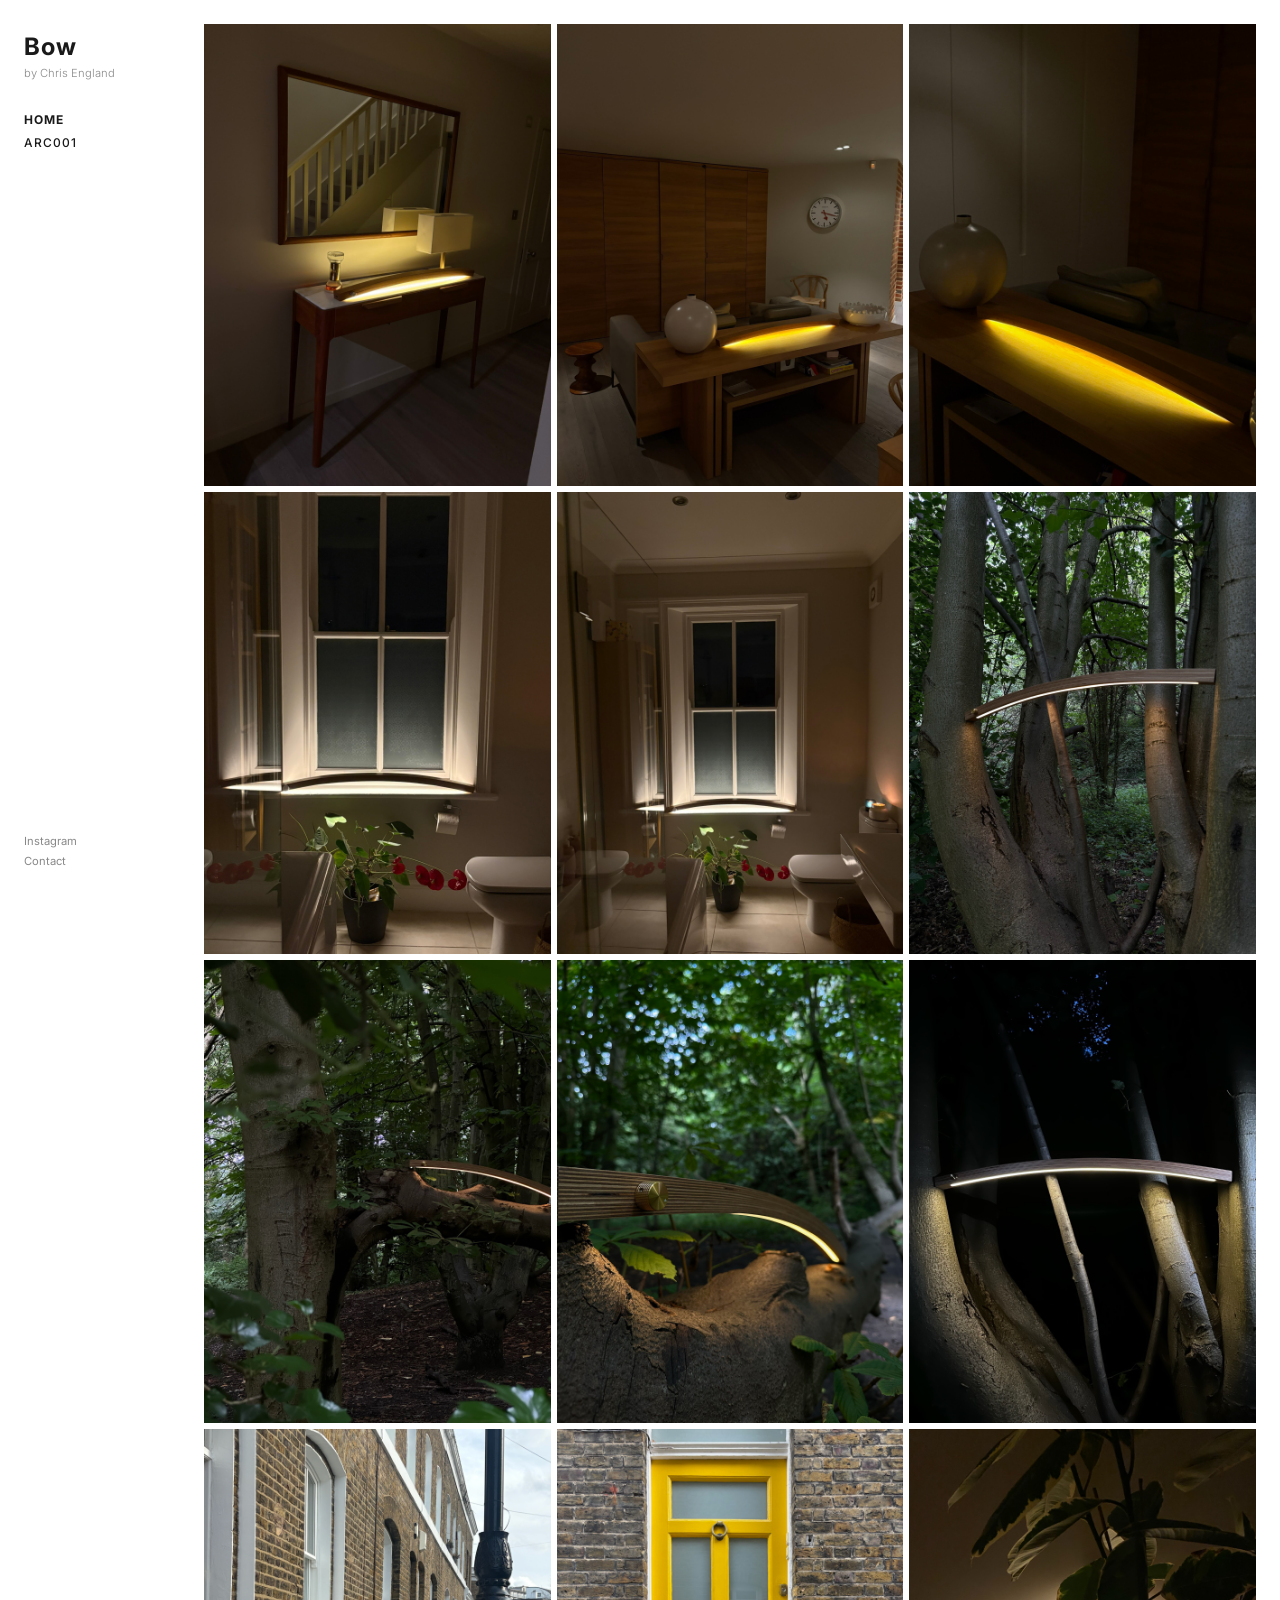
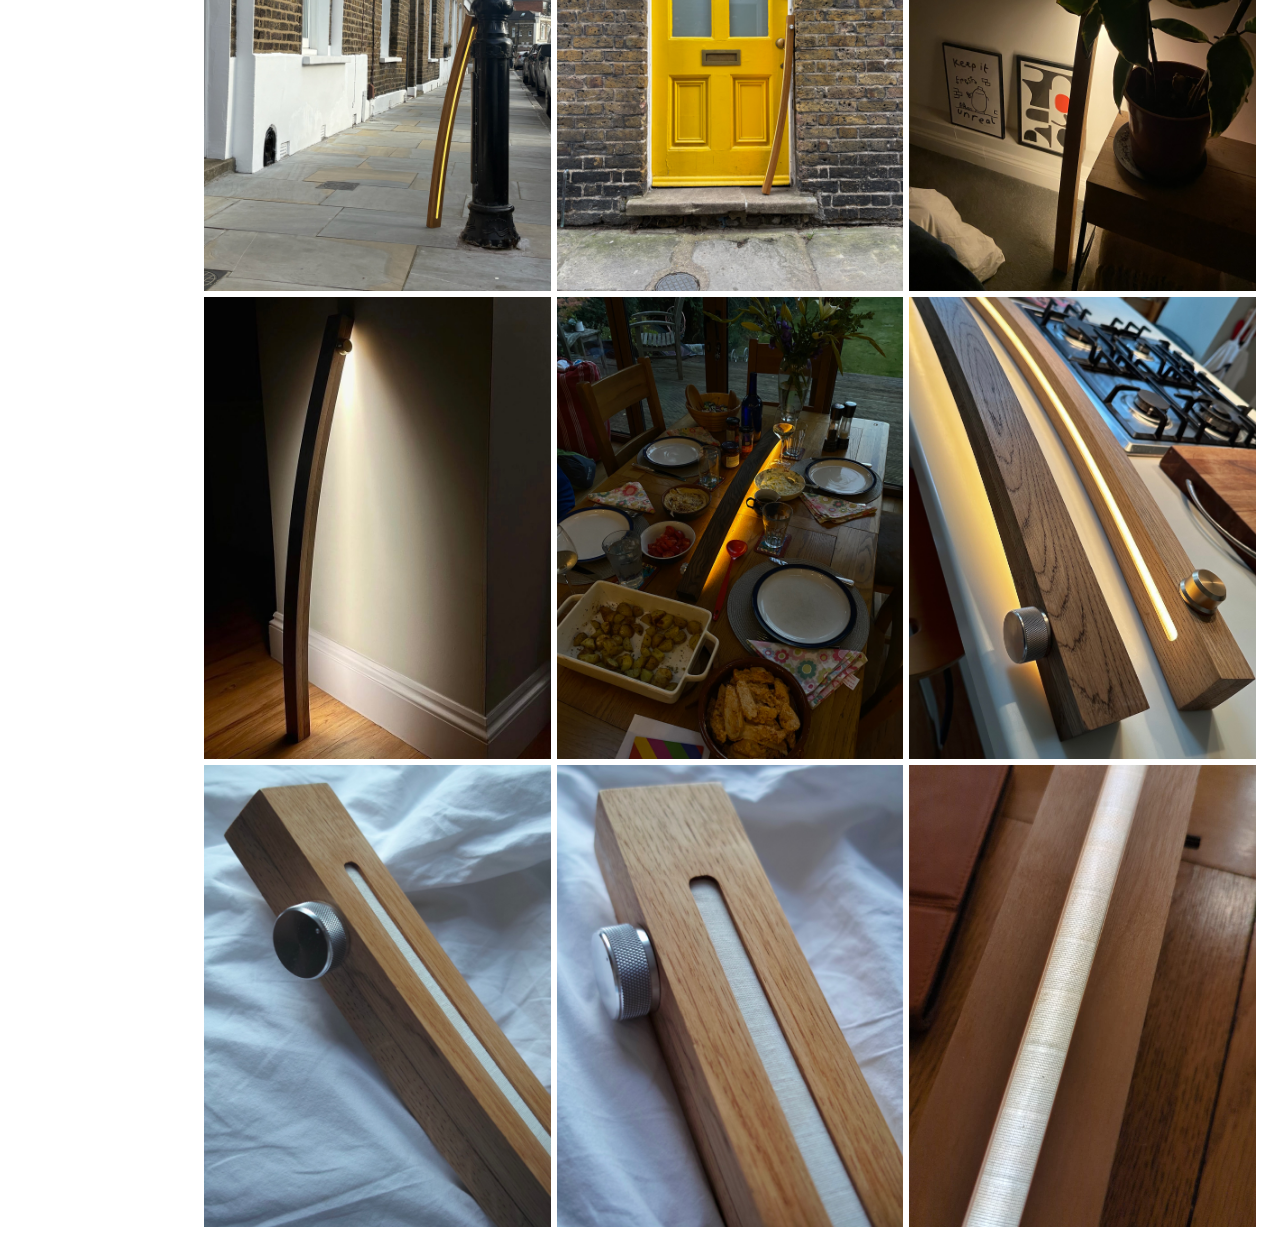
==== commit 3ff90725: "Update images — reorganised into home and product subfolders - Home page: 18 curated images in image" ====
--- a/index.html
+++ b/index.html
@@ -18,19 +18,16 @@
   <!-- ── Left sidebar: logo, navigation, secondary links ── -->
   <aside class="sidebar">
 
-    <!-- Brand name at the top -->
     <div class="sidebar-top">
       <div class="logo">Bow</div>
       <div class="logo-sub">by Chris England</div>
     </div>
 
-    <!-- Primary navigation links -->
     <nav class="nav-primary">
       <a href="index.html" class="nav-link active">HOME</a>
       <a href="arc001.html" class="nav-link">ARC001</a>
     </nav>
 
-    <!-- Secondary links pushed to the bottom of the sidebar -->
     <nav class="nav-secondary">
       <a href="https://www.instagram.com/bowdesignuk?igsh=MWFjZWttdThmcTJocw%3D%3D" target="_blank" class="nav-link-small">Instagram</a>
       <a href="mailto:contact@bowdesign.co.uk" class="nav-link-small">Contact</a>
@@ -38,401 +35,79 @@
 
   </aside>
 
-  <!-- ── Main content: 3-column image grid (all product photos) ── -->
+  <!-- ── Main content: 3-column image grid ── -->
   <main class="gallery">
 
-    <!-- Professional Sigma camera shots — shown first -->
     <a href="arc001.html" class="gallery-item">
-      <img src="images/SDIM0216.JPG" alt="ARC001 product shot" />
+      <img src="images/home/IMG_0191.JPG" alt="Bow ARC001" />
     </a>
 
     <a href="arc001.html" class="gallery-item">
-      <img src="images/SDIM0217.JPG" alt="ARC001 product shot" />
+      <img src="images/home/IMG_0205.JPG" alt="Bow ARC001" />
     </a>
 
     <a href="arc001.html" class="gallery-item">
-      <img src="images/SDIM0218.JPG" alt="ARC001 product shot" />
+      <img src="images/home/IMG_0208.JPG" alt="Bow ARC001" />
     </a>
 
     <a href="arc001.html" class="gallery-item">
-      <img src="images/SDIM0248.JPG" alt="ARC001 product shot" />
+      <img src="images/home/IMG_0409.JPG" alt="Bow ARC001" />
     </a>
 
     <a href="arc001.html" class="gallery-item">
-      <img src="images/SDIM0250.JPG" alt="ARC001 product shot" />
+      <img src="images/home/IMG_0415.JPG" alt="Bow ARC001" />
     </a>
 
     <a href="arc001.html" class="gallery-item">
-      <img src="images/SDIM0251.JPG" alt="ARC001 product shot" />
+      <img src="images/home/IMG_0677 2.JPG" alt="Bow ARC001" />
     </a>
 
     <a href="arc001.html" class="gallery-item">
-      <img src="images/SDIM0256.JPG" alt="ARC001 product shot" />
+      <img src="images/home/IMG_0700.JPG" alt="Bow ARC001" />
     </a>
 
     <a href="arc001.html" class="gallery-item">
-      <img src="images/SDIM0260.JPG" alt="ARC001 product shot" />
+      <img src="images/home/IMG_0707.JPG" alt="Bow ARC001" />
     </a>
 
     <a href="arc001.html" class="gallery-item">
-      <img src="images/comp.JPG" alt="ARC001 composition" />
+      <img src="images/home/IMG_0750.JPG" alt="Bow ARC001" />
     </a>
 
     <a href="arc001.html" class="gallery-item">
-      <img src="images/ebaec9ed-5443-4f16-b64b-aadebb4566bd.JPG" alt="ARC001" />
+      <img src="images/home/IMG_0773.JPG" alt="Bow ARC001" />
     </a>
 
-    <!-- Context and story images -->
-    <a href="#" class="gallery-item">
-      <img src="images/IMG_0143.JPG" alt="ARC001" />
+    <a href="arc001.html" class="gallery-item">
+      <img src="images/home/IMG_0791.JPG" alt="Bow ARC001" />
     </a>
 
-    <a href="#" class="gallery-item">
-      <img src="images/IMG_0144.JPG" alt="ARC001" />
+    <a href="arc001.html" class="gallery-item">
+      <img src="images/home/IMG_1239.JPG" alt="Bow ARC001" />
     </a>
 
-    <a href="#" class="gallery-item">
-      <img src="images/IMG_0145.JPG" alt="ARC001" />
+    <a href="arc001.html" class="gallery-item">
+      <img src="images/home/IMG_1300.JPG" alt="Bow ARC001" />
     </a>
 
-    <a href="#" class="gallery-item">
-      <img src="images/IMG_0146.JPG" alt="ARC001" />
+    <a href="arc001.html" class="gallery-item">
+      <img src="images/home/IMG_1432.JPG" alt="Bow ARC001" />
     </a>
 
-    <a href="#" class="gallery-item">
-      <img src="images/IMG_0147.JPG" alt="ARC001" />
+    <a href="arc001.html" class="gallery-item">
+      <img src="images/home/IMG_3448.JPG" alt="Bow ARC001" />
     </a>
 
-    <a href="#" class="gallery-item">
-      <img src="images/IMG_0149.JPG" alt="ARC001" />
+    <a href="arc001.html" class="gallery-item">
+      <img src="images/home/SDIM0216.JPG" alt="Bow ARC001" />
     </a>
 
-    <a href="#" class="gallery-item">
-      <img src="images/IMG_0150.JPG" alt="ARC001" />
+    <a href="arc001.html" class="gallery-item">
+      <img src="images/home/SDIM0217.JPG" alt="Bow ARC001" />
     </a>
 
-    <a href="#" class="gallery-item">
-      <img src="images/IMG_0151.JPG" alt="ARC001" />
-    </a>
-
-    <a href="#" class="gallery-item">
-      <img src="images/IMG_0154.JPG" alt="ARC001" />
-    </a>
-
-    <a href="#" class="gallery-item">
-      <img src="images/IMG_0155.JPG" alt="ARC001" />
-    </a>
-
-    <a href="#" class="gallery-item">
-      <img src="images/IMG_0156.JPG" alt="ARC001" />
-    </a>
-
-    <a href="#" class="gallery-item">
-      <img src="images/IMG_0157.JPG" alt="ARC001" />
-    </a>
-
-    <a href="#" class="gallery-item">
-      <img src="images/IMG_0158.JPG" alt="ARC001" />
-    </a>
-
-    <a href="#" class="gallery-item">
-      <img src="images/IMG_0159.JPG" alt="ARC001" />
-    </a>
-
-    <a href="#" class="gallery-item">
-      <img src="images/IMG_0160.JPG" alt="ARC001" />
-    </a>
-
-    <a href="#" class="gallery-item">
-      <img src="images/IMG_0161.JPG" alt="ARC001" />
-    </a>
-
-    <a href="#" class="gallery-item">
-      <img src="images/IMG_0162.JPG" alt="ARC001" />
-    </a>
-
-    <a href="#" class="gallery-item">
-      <img src="images/IMG_0163.JPG" alt="ARC001" />
-    </a>
-
-    <a href="#" class="gallery-item">
-      <img src="images/IMG_0164.JPG" alt="ARC001" />
-    </a>
-
-    <a href="#" class="gallery-item">
-      <img src="images/IMG_0165.JPG" alt="ARC001" />
-    </a>
-
-    <a href="#" class="gallery-item">
-      <img src="images/IMG_0166.JPG" alt="ARC001" />
-    </a>
-
-    <a href="#" class="gallery-item">
-      <img src="images/IMG_0167.JPG" alt="ARC001" />
-    </a>
-
-    <a href="#" class="gallery-item">
-      <img src="images/IMG_0168.JPG" alt="ARC001" />
-    </a>
-
-    <a href="#" class="gallery-item">
-      <img src="images/IMG_0169.JPG" alt="ARC001" />
-    </a>
-
-    <a href="#" class="gallery-item">
-      <img src="images/IMG_0170.JPG" alt="ARC001" />
-    </a>
-
-    <a href="#" class="gallery-item">
-      <img src="images/IMG_0171.JPG" alt="ARC001" />
-    </a>
-
-    <a href="#" class="gallery-item">
-      <img src="images/IMG_0172.JPG" alt="ARC001" />
-    </a>
-
-    <a href="#" class="gallery-item">
-      <img src="images/IMG_0174.JPG" alt="ARC001" />
-    </a>
-
-    <a href="#" class="gallery-item">
-      <img src="images/IMG_0175.JPG" alt="ARC001" />
-    </a>
-
-    <a href="#" class="gallery-item">
-      <img src="images/IMG_0178.JPG" alt="ARC001" />
-    </a>
-
-    <a href="#" class="gallery-item">
-      <img src="images/IMG_0179.JPG" alt="ARC001" />
-    </a>
-
-    <a href="#" class="gallery-item">
-      <img src="images/IMG_0180.JPG" alt="ARC001" />
-    </a>
-
-    <a href="#" class="gallery-item">
-      <img src="images/IMG_0182.JPG" alt="ARC001" />
-    </a>
-
-    <a href="#" class="gallery-item">
-      <img src="images/IMG_0183.JPG" alt="ARC001" />
-    </a>
-
-    <a href="#" class="gallery-item">
-      <img src="images/IMG_0184.JPG" alt="ARC001" />
-    </a>
-
-    <a href="#" class="gallery-item">
-      <img src="images/IMG_0185.JPG" alt="ARC001" />
-    </a>
-
-    <a href="#" class="gallery-item">
-      <img src="images/IMG_0186.JPG" alt="ARC001" />
-    </a>
-
-    <a href="#" class="gallery-item">
-      <img src="images/IMG_0187.JPG" alt="ARC001" />
-    </a>
-
-    <a href="#" class="gallery-item">
-      <img src="images/IMG_0188.JPG" alt="ARC001" />
-    </a>
-
-    <a href="#" class="gallery-item">
-      <img src="images/IMG_0189.JPG" alt="ARC001" />
-    </a>
-
-    <a href="#" class="gallery-item">
-      <img src="images/IMG_0190.JPG" alt="ARC001" />
-    </a>
-
-    <a href="#" class="gallery-item">
-      <img src="images/IMG_0191.JPG" alt="ARC001" />
-    </a>
-
-    <a href="#" class="gallery-item">
-      <img src="images/IMG_0193.JPG" alt="ARC001" />
-    </a>
-
-    <a href="#" class="gallery-item">
-      <img src="images/IMG_0195.JPG" alt="ARC001" />
-    </a>
-
-    <a href="#" class="gallery-item">
-      <img src="images/IMG_0196.JPG" alt="ARC001" />
-    </a>
-
-    <a href="#" class="gallery-item">
-      <img src="images/IMG_0197.JPG" alt="ARC001" />
-    </a>
-
-    <a href="#" class="gallery-item">
-      <img src="images/IMG_0201.JPG" alt="ARC001" />
-    </a>
-
-    <a href="#" class="gallery-item">
-      <img src="images/IMG_0202.JPG" alt="ARC001" />
-    </a>
-
-    <a href="#" class="gallery-item">
-      <img src="images/IMG_0205.JPG" alt="ARC001" />
-    </a>
-
-    <a href="#" class="gallery-item">
-      <img src="images/IMG_0208.JPG" alt="ARC001" />
-    </a>
-
-    <a href="#" class="gallery-item">
-      <img src="images/IMG_0209.JPG" alt="ARC001" />
-    </a>
-
-    <a href="#" class="gallery-item">
-      <img src="images/IMG_0314.JPG" alt="ARC001" />
-    </a>
-
-    <a href="#" class="gallery-item">
-      <img src="images/IMG_0403.JPG" alt="ARC001" />
-    </a>
-
-    <a href="#" class="gallery-item">
-      <img src="images/IMG_0406.JPG" alt="ARC001" />
-    </a>
-
-    <a href="#" class="gallery-item">
-      <img src="images/IMG_0409.JPG" alt="ARC001" />
-    </a>
-
-    <a href="#" class="gallery-item">
-      <img src="images/IMG_0415.JPG" alt="ARC001" />
-    </a>
-
-    <a href="#" class="gallery-item">
-      <img src="images/IMG_0677 2.JPG" alt="ARC001" />
-    </a>
-
-    <a href="#" class="gallery-item">
-      <img src="images/IMG_0677.JPG" alt="ARC001" />
-    </a>
-
-    <a href="#" class="gallery-item">
-      <img src="images/IMG_0700.JPG" alt="ARC001" />
-    </a>
-
-    <a href="#" class="gallery-item">
-      <img src="images/IMG_0707.JPG" alt="ARC001" />
-    </a>
-
-    <a href="#" class="gallery-item">
-      <img src="images/IMG_0750.JPG" alt="ARC001" />
-    </a>
-
-    <a href="#" class="gallery-item">
-      <img src="images/IMG_0769.JPG" alt="ARC001" />
-    </a>
-
-    <a href="#" class="gallery-item">
-      <img src="images/IMG_0770.JPG" alt="ARC001" />
-    </a>
-
-    <a href="#" class="gallery-item">
-      <img src="images/IMG_0773.JPG" alt="ARC001" />
-    </a>
-
-    <a href="#" class="gallery-item">
-      <img src="images/IMG_0782.JPG" alt="ARC001" />
-    </a>
-
-    <a href="#" class="gallery-item">
-      <img src="images/IMG_0784.JPG" alt="ARC001" />
-    </a>
-
-    <a href="#" class="gallery-item">
-      <img src="images/IMG_0785.JPG" alt="ARC001" />
-    </a>
-
-    <a href="#" class="gallery-item">
-      <img src="images/IMG_0787.JPG" alt="ARC001" />
-    </a>
-
-    <a href="#" class="gallery-item">
-      <img src="images/IMG_0788.JPG" alt="ARC001" />
-    </a>
-
-    <a href="#" class="gallery-item">
-      <img src="images/IMG_0791.JPG" alt="ARC001" />
-    </a>
-
-    <a href="#" class="gallery-item">
-      <img src="images/IMG_1239.JPG" alt="ARC001" />
-    </a>
-
-    <a href="#" class="gallery-item">
-      <img src="images/IMG_1294.JPG" alt="ARC001" />
-    </a>
-
-    <a href="#" class="gallery-item">
-      <img src="images/IMG_1295.JPG" alt="ARC001" />
-    </a>
-
-    <a href="#" class="gallery-item">
-      <img src="images/IMG_1296.JPG" alt="ARC001" />
-    </a>
-
-    <a href="#" class="gallery-item">
-      <img src="images/IMG_1297.JPG" alt="ARC001" />
-    </a>
-
-    <a href="#" class="gallery-item">
-      <img src="images/IMG_1298.JPG" alt="ARC001" />
-    </a>
-
-    <a href="#" class="gallery-item">
-      <img src="images/IMG_1299.JPG" alt="ARC001" />
-    </a>
-
-    <a href="#" class="gallery-item">
-      <img src="images/IMG_1300.JPG" alt="ARC001" />
-    </a>
-
-    <a href="#" class="gallery-item">
-      <img src="images/IMG_1301.JPG" alt="ARC001" />
-    </a>
-
-    <a href="#" class="gallery-item">
-      <img src="images/IMG_1302.JPG" alt="ARC001" />
-    </a>
-
-    <a href="#" class="gallery-item">
-      <img src="images/IMG_1363.JPG" alt="ARC001" />
-    </a>
-
-    <a href="#" class="gallery-item">
-      <img src="images/IMG_1432.JPG" alt="ARC001" />
-    </a>
-
-    <a href="#" class="gallery-item">
-      <img src="images/IMG_3448.JPG" alt="ARC001" />
-    </a>
-
-    <a href="#" class="gallery-item">
-      <img src="images/IMG_3523.JPG" alt="ARC001" />
-    </a>
-
-    <a href="#" class="gallery-item">
-      <img src="images/IMG_3665.JPG" alt="ARC001" />
-    </a>
-
-    <a href="#" class="gallery-item">
-      <img src="images/IMG_3726.JPG" alt="ARC001" />
-    </a>
-
-    <a href="#" class="gallery-item">
-      <img src="images/IMG_3837.JPG" alt="ARC001" />
-    </a>
-
-    <a href="#" class="gallery-item">
-      <img src="images/IMG_5469.JPG" alt="ARC001" />
+    <a href="arc001.html" class="gallery-item">
+      <img src="images/home/ebaec9ed-5443-4f16-b64b-aadebb4566bd.JPG" alt="Bow ARC001" />
     </a>
 
   </main>
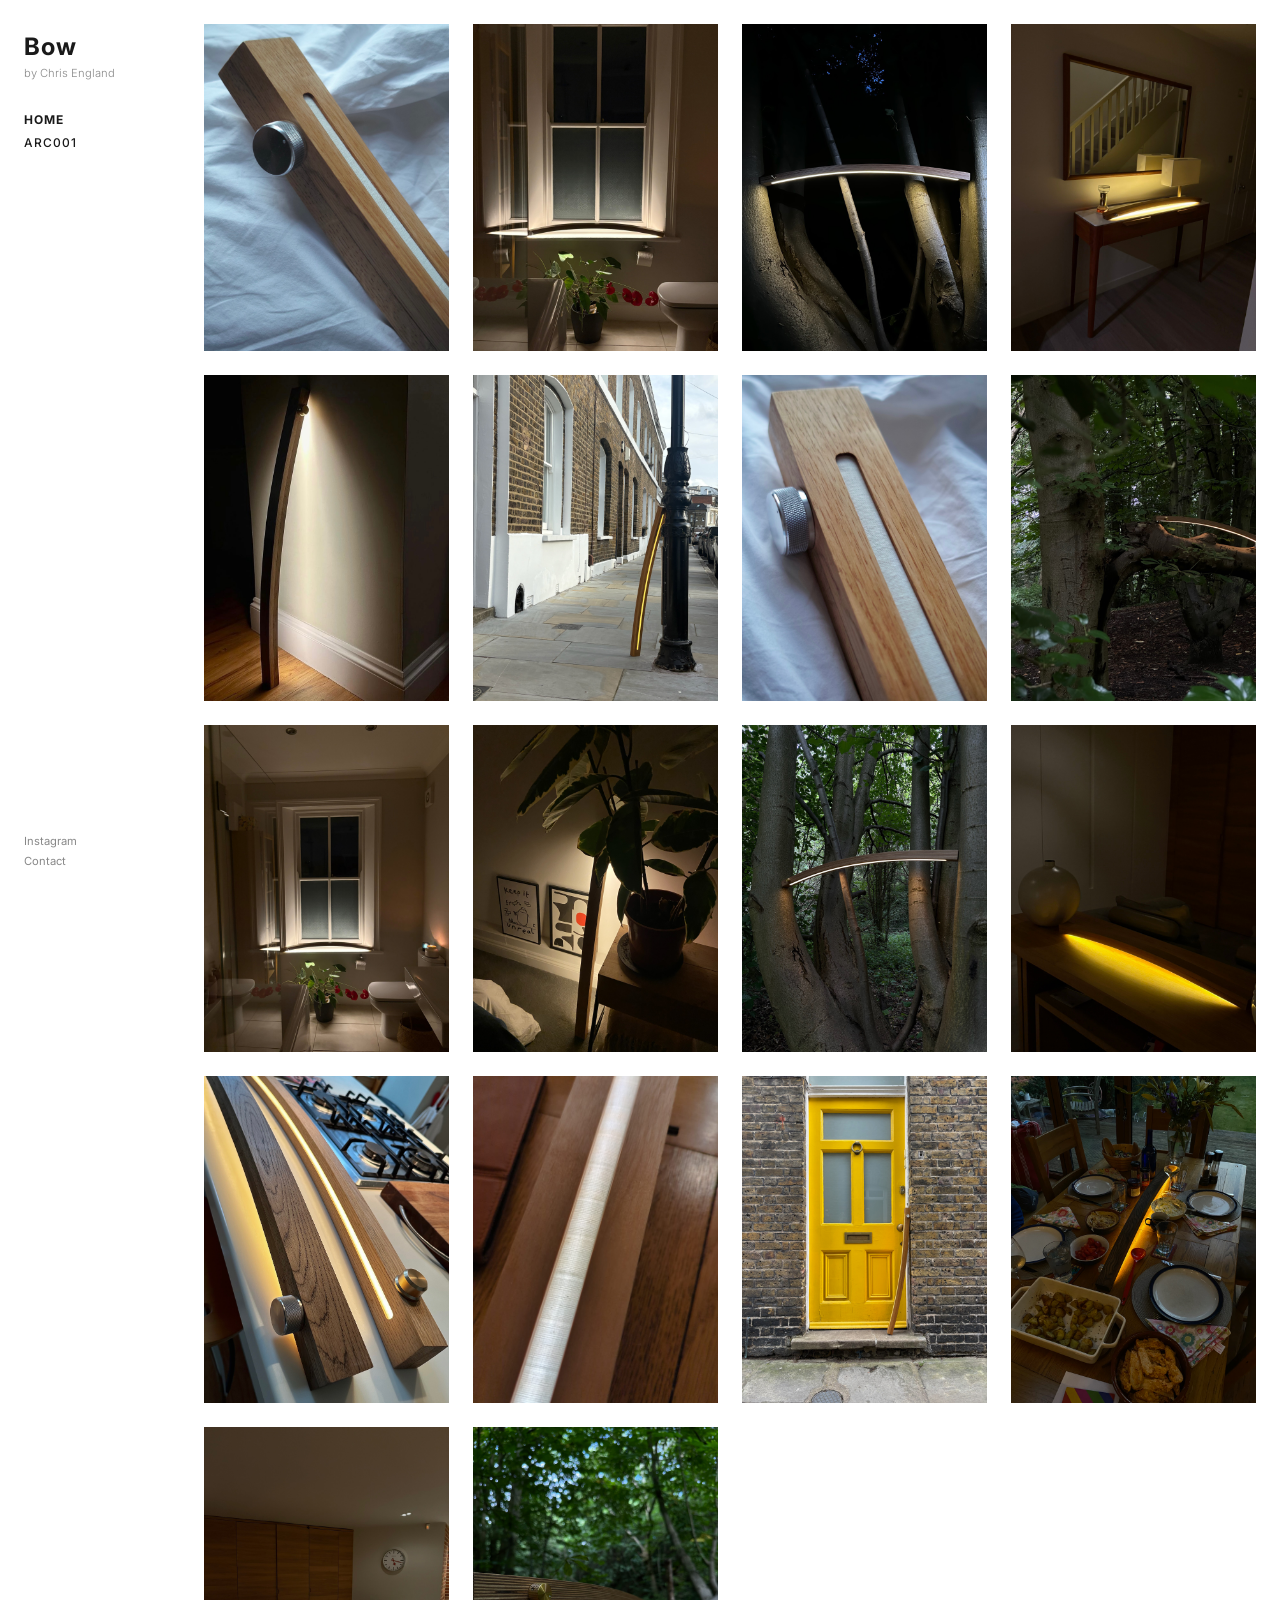
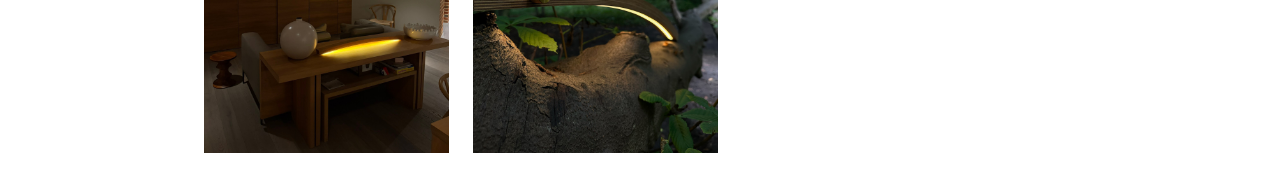
==== commit af540b21: "Restyle gallery: 4 columns, 24px white gaps, mixed image order Co-Authored-By: Claude Sonnet 4.6 <no" ====
--- a/index.html
+++ b/index.html
@@ -35,11 +35,71 @@
 
   </aside>
 
-  <!-- ── Main content: 3-column image grid ── -->
+  <!-- ── Main content: 4-column image grid (mixed order) ── -->
   <main class="gallery">
 
     <a href="arc001.html" class="gallery-item">
+      <img src="images/home/SDIM0216.JPG" alt="Bow ARC001" />
+    </a>
+
+    <a href="arc001.html" class="gallery-item">
+      <img src="images/home/IMG_0409.JPG" alt="Bow ARC001" />
+    </a>
+
+    <a href="arc001.html" class="gallery-item">
+      <img src="images/home/IMG_0750.JPG" alt="Bow ARC001" />
+    </a>
+
+    <a href="arc001.html" class="gallery-item">
       <img src="images/home/IMG_0191.JPG" alt="Bow ARC001" />
+    </a>
+
+    <a href="arc001.html" class="gallery-item">
+      <img src="images/home/IMG_1300.JPG" alt="Bow ARC001" />
+    </a>
+
+    <a href="arc001.html" class="gallery-item">
+      <img src="images/home/IMG_0773.JPG" alt="Bow ARC001" />
+    </a>
+
+    <a href="arc001.html" class="gallery-item">
+      <img src="images/home/SDIM0217.JPG" alt="Bow ARC001" />
+    </a>
+
+    <a href="arc001.html" class="gallery-item">
+      <img src="images/home/IMG_0700.JPG" alt="Bow ARC001" />
+    </a>
+
+    <a href="arc001.html" class="gallery-item">
+      <img src="images/home/IMG_0415.JPG" alt="Bow ARC001" />
+    </a>
+
+    <a href="arc001.html" class="gallery-item">
+      <img src="images/home/IMG_1239.JPG" alt="Bow ARC001" />
+    </a>
+
+    <a href="arc001.html" class="gallery-item">
+      <img src="images/home/IMG_0677 2.JPG" alt="Bow ARC001" />
+    </a>
+
+    <a href="arc001.html" class="gallery-item">
+      <img src="images/home/IMG_0208.JPG" alt="Bow ARC001" />
+    </a>
+
+    <a href="arc001.html" class="gallery-item">
+      <img src="images/home/IMG_3448.JPG" alt="Bow ARC001" />
+    </a>
+
+    <a href="arc001.html" class="gallery-item">
+      <img src="images/home/ebaec9ed-5443-4f16-b64b-aadebb4566bd.JPG" alt="Bow ARC001" />
+    </a>
+
+    <a href="arc001.html" class="gallery-item">
+      <img src="images/home/IMG_0791.JPG" alt="Bow ARC001" />
+    </a>
+
+    <a href="arc001.html" class="gallery-item">
+      <img src="images/home/IMG_1432.JPG" alt="Bow ARC001" />
     </a>
 
     <a href="arc001.html" class="gallery-item">
@@ -47,67 +107,7 @@
     </a>
 
     <a href="arc001.html" class="gallery-item">
-      <img src="images/home/IMG_0208.JPG" alt="Bow ARC001" />
-    </a>
-
-    <a href="arc001.html" class="gallery-item">
-      <img src="images/home/IMG_0409.JPG" alt="Bow ARC001" />
-    </a>
-
-    <a href="arc001.html" class="gallery-item">
-      <img src="images/home/IMG_0415.JPG" alt="Bow ARC001" />
-    </a>
-
-    <a href="arc001.html" class="gallery-item">
-      <img src="images/home/IMG_0677 2.JPG" alt="Bow ARC001" />
-    </a>
-
-    <a href="arc001.html" class="gallery-item">
-      <img src="images/home/IMG_0700.JPG" alt="Bow ARC001" />
-    </a>
-
-    <a href="arc001.html" class="gallery-item">
       <img src="images/home/IMG_0707.JPG" alt="Bow ARC001" />
-    </a>
-
-    <a href="arc001.html" class="gallery-item">
-      <img src="images/home/IMG_0750.JPG" alt="Bow ARC001" />
-    </a>
-
-    <a href="arc001.html" class="gallery-item">
-      <img src="images/home/IMG_0773.JPG" alt="Bow ARC001" />
-    </a>
-
-    <a href="arc001.html" class="gallery-item">
-      <img src="images/home/IMG_0791.JPG" alt="Bow ARC001" />
-    </a>
-
-    <a href="arc001.html" class="gallery-item">
-      <img src="images/home/IMG_1239.JPG" alt="Bow ARC001" />
-    </a>
-
-    <a href="arc001.html" class="gallery-item">
-      <img src="images/home/IMG_1300.JPG" alt="Bow ARC001" />
-    </a>
-
-    <a href="arc001.html" class="gallery-item">
-      <img src="images/home/IMG_1432.JPG" alt="Bow ARC001" />
-    </a>
-
-    <a href="arc001.html" class="gallery-item">
-      <img src="images/home/IMG_3448.JPG" alt="Bow ARC001" />
-    </a>
-
-    <a href="arc001.html" class="gallery-item">
-      <img src="images/home/SDIM0216.JPG" alt="Bow ARC001" />
-    </a>
-
-    <a href="arc001.html" class="gallery-item">
-      <img src="images/home/SDIM0217.JPG" alt="Bow ARC001" />
-    </a>
-
-    <a href="arc001.html" class="gallery-item">
-      <img src="images/home/ebaec9ed-5443-4f16-b64b-aadebb4566bd.JPG" alt="Bow ARC001" />
     </a>
 
   </main>
--- a/style.css
+++ b/style.css
@@ -104,8 +104,8 @@
   margin-left: 180px;       /* Match sidebar width so content doesn't overlap */
   padding: 1.5rem;
   display: grid;
-  grid-template-columns: repeat(3, 1fr);  /* 3 equal columns */
-  gap: 6px;                 /* Small gap between images — clean and tight */
+  grid-template-columns: repeat(4, 1fr);  /* 4 columns — smaller images, more breathing room */
+  gap: 24px;                /* Wider white gaps between images, like ovuud.com */
   align-content: start;     /* Grid items start from the top */
   width: calc(100% - 180px);
 }
@@ -233,6 +233,7 @@
     margin-left: 0;
     width: 100%;
     grid-template-columns: repeat(2, 1fr); /* 2 columns on mobile */
+    gap: 12px;
   }
 
   /* Product page adjustments on mobile */
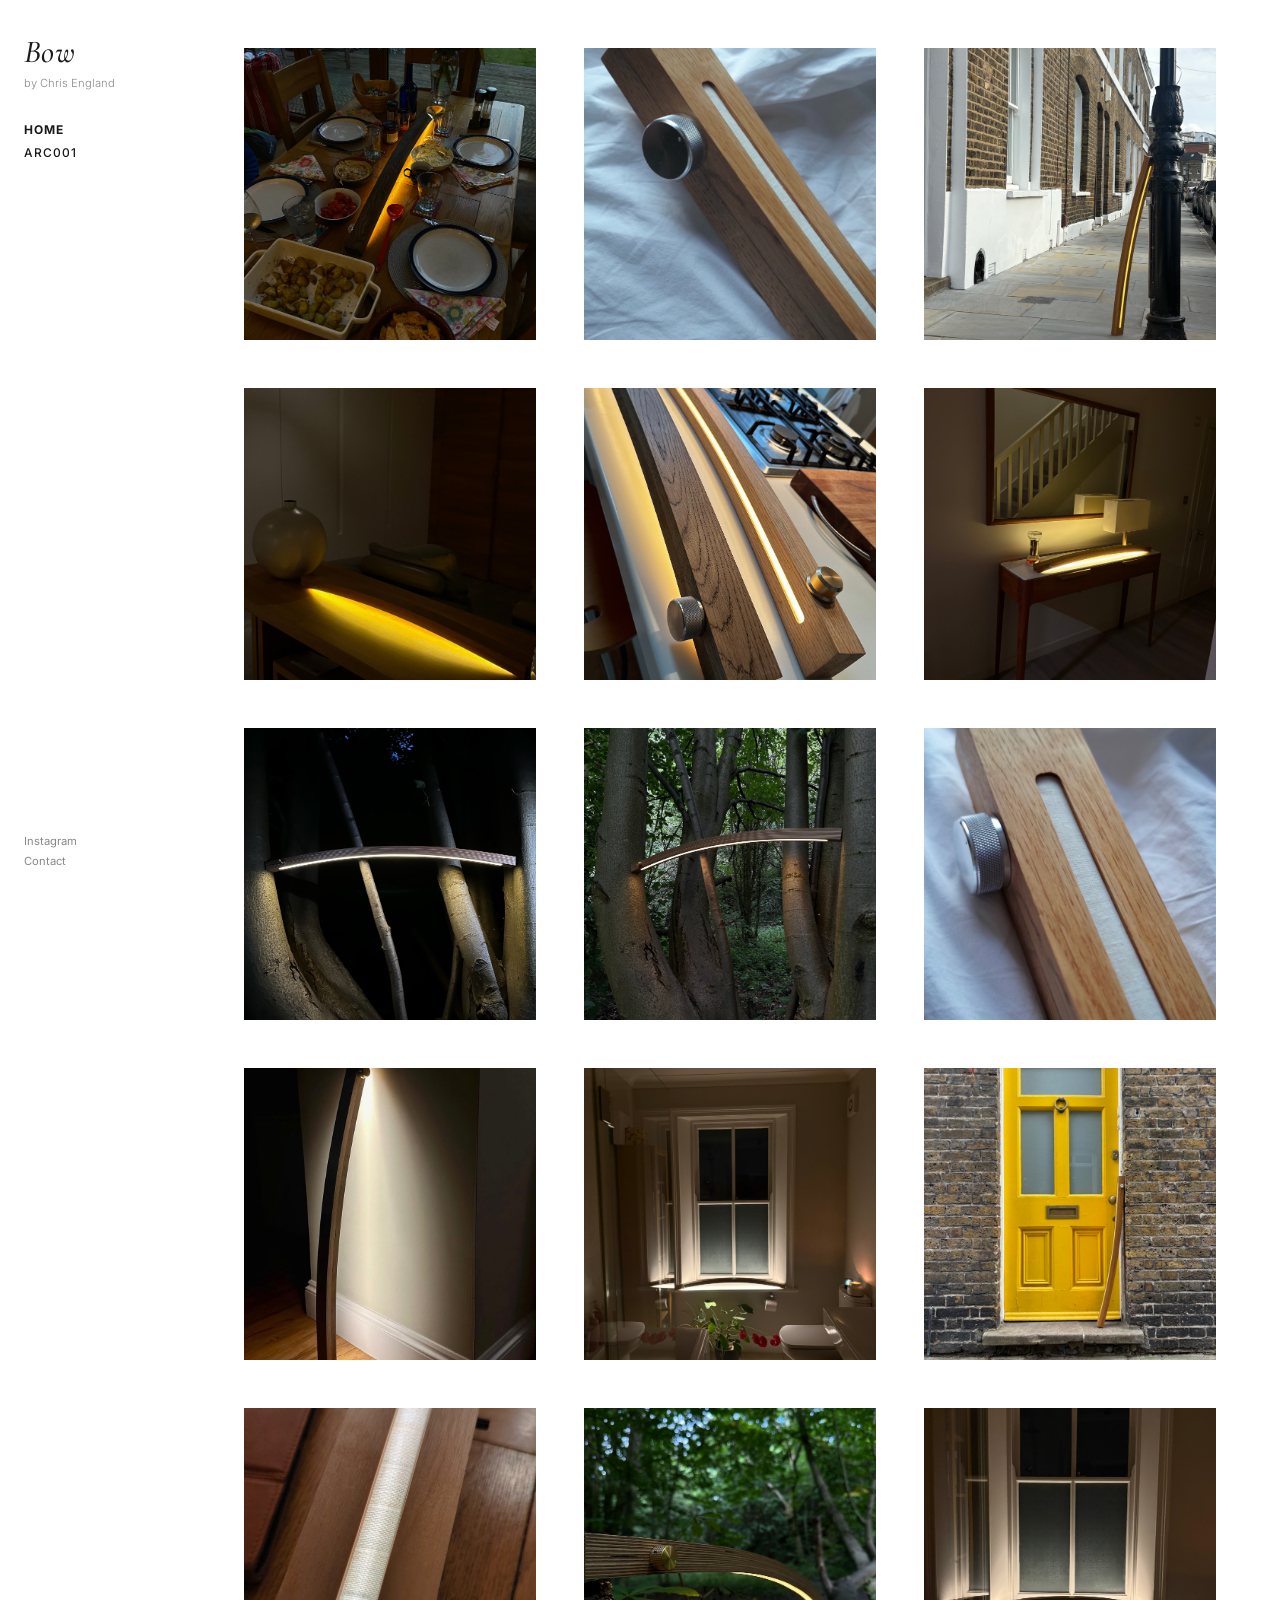
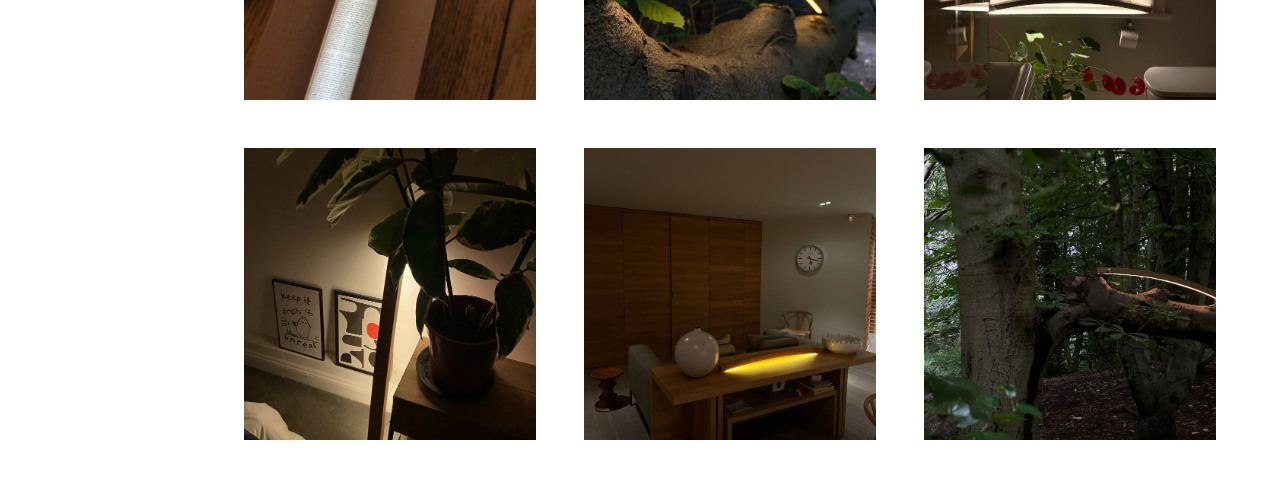
==== commit 25764b5b: "Bigger gaps, smaller images, Cormorant Garamond logo, mixed order - Gallery: 48px gaps, 3rem/4rem ou" ====
--- a/index.html
+++ b/index.html
@@ -6,8 +6,8 @@
   <meta name="viewport" content="width=device-width, initial-scale=1.0" />
   <title>Bow — by Chris England</title>
 
-  <!-- Google Font: Inter (clean, modern sans-serif) -->
-  <link href="https://fonts.googleapis.com/css2?family=Inter:wght@300;400;500;700&display=swap" rel="stylesheet">
+  <!-- Google Fonts: Inter for body, Cormorant Garamond for the Bow logo -->
+  <link href="https://fonts.googleapis.com/css2?family=Cormorant+Garamond:ital,wght@1,400;1,500&family=Inter:wght@300;400;500;700&display=swap" rel="stylesheet">
 
   <!-- Our stylesheet -->
   <link rel="stylesheet" href="style.css" />
@@ -35,51 +35,19 @@
 
   </aside>
 
-  <!-- ── Main content: 4-column image grid (mixed order) ── -->
+  <!-- ── Main content: 3-column × 6-row image grid (mixed order) ── -->
   <main class="gallery">
+
+    <a href="arc001.html" class="gallery-item">
+      <img src="images/home/IMG_1432.JPG" alt="Bow ARC001" />
+    </a>
 
     <a href="arc001.html" class="gallery-item">
       <img src="images/home/SDIM0216.JPG" alt="Bow ARC001" />
     </a>
 
     <a href="arc001.html" class="gallery-item">
-      <img src="images/home/IMG_0409.JPG" alt="Bow ARC001" />
-    </a>
-
-    <a href="arc001.html" class="gallery-item">
-      <img src="images/home/IMG_0750.JPG" alt="Bow ARC001" />
-    </a>
-
-    <a href="arc001.html" class="gallery-item">
-      <img src="images/home/IMG_0191.JPG" alt="Bow ARC001" />
-    </a>
-
-    <a href="arc001.html" class="gallery-item">
-      <img src="images/home/IMG_1300.JPG" alt="Bow ARC001" />
-    </a>
-
-    <a href="arc001.html" class="gallery-item">
       <img src="images/home/IMG_0773.JPG" alt="Bow ARC001" />
-    </a>
-
-    <a href="arc001.html" class="gallery-item">
-      <img src="images/home/SDIM0217.JPG" alt="Bow ARC001" />
-    </a>
-
-    <a href="arc001.html" class="gallery-item">
-      <img src="images/home/IMG_0700.JPG" alt="Bow ARC001" />
-    </a>
-
-    <a href="arc001.html" class="gallery-item">
-      <img src="images/home/IMG_0415.JPG" alt="Bow ARC001" />
-    </a>
-
-    <a href="arc001.html" class="gallery-item">
-      <img src="images/home/IMG_1239.JPG" alt="Bow ARC001" />
-    </a>
-
-    <a href="arc001.html" class="gallery-item">
-      <img src="images/home/IMG_0677 2.JPG" alt="Bow ARC001" />
     </a>
 
     <a href="arc001.html" class="gallery-item">
@@ -91,7 +59,27 @@
     </a>
 
     <a href="arc001.html" class="gallery-item">
-      <img src="images/home/ebaec9ed-5443-4f16-b64b-aadebb4566bd.JPG" alt="Bow ARC001" />
+      <img src="images/home/IMG_0191.JPG" alt="Bow ARC001" />
+    </a>
+
+    <a href="arc001.html" class="gallery-item">
+      <img src="images/home/IMG_0750.JPG" alt="Bow ARC001" />
+    </a>
+
+    <a href="arc001.html" class="gallery-item">
+      <img src="images/home/IMG_0677 2.JPG" alt="Bow ARC001" />
+    </a>
+
+    <a href="arc001.html" class="gallery-item">
+      <img src="images/home/SDIM0217.JPG" alt="Bow ARC001" />
+    </a>
+
+    <a href="arc001.html" class="gallery-item">
+      <img src="images/home/IMG_1300.JPG" alt="Bow ARC001" />
+    </a>
+
+    <a href="arc001.html" class="gallery-item">
+      <img src="images/home/IMG_0415.JPG" alt="Bow ARC001" />
     </a>
 
     <a href="arc001.html" class="gallery-item">
@@ -99,7 +87,19 @@
     </a>
 
     <a href="arc001.html" class="gallery-item">
-      <img src="images/home/IMG_1432.JPG" alt="Bow ARC001" />
+      <img src="images/home/ebaec9ed-5443-4f16-b64b-aadebb4566bd.JPG" alt="Bow ARC001" />
+    </a>
+
+    <a href="arc001.html" class="gallery-item">
+      <img src="images/home/IMG_0707.JPG" alt="Bow ARC001" />
+    </a>
+
+    <a href="arc001.html" class="gallery-item">
+      <img src="images/home/IMG_0409.JPG" alt="Bow ARC001" />
+    </a>
+
+    <a href="arc001.html" class="gallery-item">
+      <img src="images/home/IMG_1239.JPG" alt="Bow ARC001" />
     </a>
 
     <a href="arc001.html" class="gallery-item">
@@ -107,7 +107,7 @@
     </a>
 
     <a href="arc001.html" class="gallery-item">
-      <img src="images/home/IMG_0707.JPG" alt="Bow ARC001" />
+      <img src="images/home/IMG_0700.JPG" alt="Bow ARC001" />
     </a>
 
   </main>
--- a/style.css
+++ b/style.css
@@ -10,7 +10,7 @@
   font-family: 'Inter', -apple-system, BlinkMacSystemFont, sans-serif;
   background: #ffffff;
   color: #1a1a1a;
-  display: flex;          /* Sidebar and gallery sit side by side */
+  display: flex;
   min-height: 100vh;
 }
 
@@ -19,28 +19,30 @@
    Fixed to the left, full page height
 ════════════════════════════════════════ */
 .sidebar {
-  position: fixed;        /* Stays in place while gallery scrolls */
+  position: fixed;
   top: 0;
   left: 0;
-  width: 180px;           /* Narrow sidebar — same proportions as OVUUD */
-  height: 100vh;          /* Full viewport height */
+  width: 180px;
+  height: 100vh;
   padding: 2rem 1.5rem;
   display: flex;
-  flex-direction: column; /* Stack logo, nav, and secondary links vertically */
+  flex-direction: column;
   background: #ffffff;
-  z-index: 10;            /* Keeps sidebar on top of scrolling content */
-}
-
-/* ── Logo: brand name at the top of the sidebar ── */
+  z-index: 10;
+}
+
+/* ── Logo: uses elegant serif font to match Bow brand identity ── */
 .logo {
-  font-size: 1.5rem;
-  font-weight: 700;
-  letter-spacing: 0.05em;
+  font-family: 'Cormorant Garamond', serif;
+  font-style: italic;
+  font-size: 2rem;
+  font-weight: 500;
+  letter-spacing: 0.01em;
   color: #1a1a1a;
   margin-bottom: 0.3rem;
 }
 
-/* ── Subtitle: "by Benjamin Gillespie" — small and light ── */
+/* ── Subtitle: small and light below logo ── */
 .logo-sub {
   font-size: 0.7rem;
   font-weight: 300;
@@ -48,37 +50,34 @@
   margin-bottom: 2rem;
 }
 
-/* ── Primary navigation (HOME, HANGING, etc.) ── */
+/* ── Primary navigation ── */
 .nav-primary {
   display: flex;
   flex-direction: column;
   gap: 0.5rem;
 }
 
-/* ── Shared style for all primary nav links ── */
 .nav-link {
   display: block;
   font-size: 0.75rem;
   font-weight: 500;
-  letter-spacing: 0.08em;   /* Slight spacing between letters — feels editorial */
+  letter-spacing: 0.08em;
   text-decoration: none;
   color: #1a1a1a;
   transition: color 0.2s ease;
 }
 
-/* ── Active/current page link is bolder ── */
 .nav-link.active {
   font-weight: 700;
 }
 
-/* ── Hover: links go slightly grey ── */
 .nav-link:hover {
   color: #888;
 }
 
-/* ── Secondary links: Instagram, About & Contact ── */
+/* ── Secondary links pushed to the bottom ── */
 .nav-secondary {
-  margin-top: auto;           /* Pushes these links to the very bottom */
+  margin-top: auto;
   display: flex;
   flex-direction: column;
   gap: 0.4rem;
@@ -97,62 +96,60 @@
 }
 
 /* ════════════════════════════════════════
-   GALLERY (main content area)
-   3-column image grid, sits to the right of the sidebar
+   GALLERY
+   3 columns, generous white gaps — matches ovuud.com spacing
 ════════════════════════════════════════ */
 .gallery {
-  margin-left: 180px;       /* Match sidebar width so content doesn't overlap */
-  padding: 1.5rem;
+  margin-left: 180px;
+  padding: 3rem 4rem;           /* Large outer padding shrinks images relative to the page */
   display: grid;
-  grid-template-columns: repeat(4, 1fr);  /* 4 columns — smaller images, more breathing room */
-  gap: 24px;                /* Wider white gaps between images, like ovuud.com */
-  align-content: start;     /* Grid items start from the top */
+  grid-template-columns: repeat(3, 1fr);
+  gap: 48px;                    /* Wide white borders between images */
+  align-content: start;
   width: calc(100% - 180px);
 }
 
-/* ── Each image block is a clickable link ── */
+/* ── Each image block ── */
 .gallery-item {
   display: block;
-  overflow: hidden;         /* Clips the image if it overflows the box */
-  aspect-ratio: 3 / 4;     /* Portrait ratio — taller than wide, like OVUUD */
-}
-
-/* ── The image itself fills its container ── */
+  overflow: hidden;
+  aspect-ratio: 1 / 1;         /* Square ratio — cleaner and closer to ovuud look */
+}
+
+/* ── Image fills its cell ── */
 .gallery-item img {
   width: 100%;
   height: 100%;
-  object-fit: cover;        /* Crops to fill without stretching */
+  object-fit: cover;
   display: block;
   transition: opacity 0.25s ease;
 }
 
-/* ── Hover: image fades slightly ── */
+/* ── Subtle fade on hover ── */
 .gallery-item:hover img {
   opacity: 0.8;
 }
 
 /* ════════════════════════════════════════
    PRODUCT PAGE (arc001.html)
-   Different layout: product header + 2-col hero grid + 3-col context grid
-════════════════════════════════════════ */
-
-/* Main wrapper on product page — offset from sidebar, no grid */
+════════════════════════════════════════ */
+
 .product-page {
   margin-left: 180px;
   width: calc(100% - 180px);
-  padding: 2rem 1.5rem;
-}
-
-/* Product title and short description */
+  padding: 3rem 4rem;
+}
+
 .product-header {
   max-width: 560px;
   margin-bottom: 2.5rem;
 }
 
 .product-title {
-  font-size: 1.4rem;
-  font-weight: 700;
-  letter-spacing: 0.05em;
+  font-family: 'Cormorant Garamond', serif;
+  font-style: italic;
+  font-size: 1.8rem;
+  font-weight: 500;
   color: #1a1a1a;
   margin-bottom: 0.75rem;
 }
@@ -164,15 +161,14 @@
   line-height: 1.7;
 }
 
-/* 2-column hero grid for the professional product shots */
+/* 2-column grid for product images */
 .product-gallery-hero {
   display: grid;
   grid-template-columns: repeat(2, 1fr);
-  gap: 6px;
+  gap: 48px;
   margin-bottom: 2.5rem;
 }
 
-/* Section label between hero shots and context images */
 .section-label {
   font-size: 0.65rem;
   font-weight: 500;
@@ -182,7 +178,6 @@
   margin-bottom: 1rem;
 }
 
-/* On the product page, the .gallery is inline (no margin-left override needed) */
 .product-page .gallery {
   margin-left: 0;
   width: 100%;
@@ -190,15 +185,13 @@
 }
 
 /* ════════════════════════════════════════
-   RESPONSIVE: smaller screens
-   Below 768px (tablet/mobile), the sidebar goes to the top
+   RESPONSIVE: mobile
 ════════════════════════════════════════ */
 @media (max-width: 768px) {
   body {
     flex-direction: column;
   }
 
-  /* Sidebar becomes a horizontal top bar */
   .sidebar {
     position: relative;
     width: 100%;
@@ -223,26 +216,26 @@
     gap: 1rem;
   }
 
-  /* Hide secondary nav on mobile to keep header clean */
   .nav-secondary {
     display: none;
   }
 
-  /* Gallery takes full width on mobile */
   .gallery {
     margin-left: 0;
     width: 100%;
-    grid-template-columns: repeat(2, 1fr); /* 2 columns on mobile */
-    gap: 12px;
-  }
-
-  /* Product page adjustments on mobile */
+    padding: 1rem;
+    grid-template-columns: repeat(2, 1fr);
+    gap: 16px;
+  }
+
   .product-page {
     margin-left: 0;
     width: 100%;
+    padding: 1rem;
   }
 
   .product-gallery-hero {
-    grid-template-columns: 1fr; /* Stack to single column on mobile */
-  }
-}
+    grid-template-columns: 1fr;
+    gap: 16px;
+  }
+}
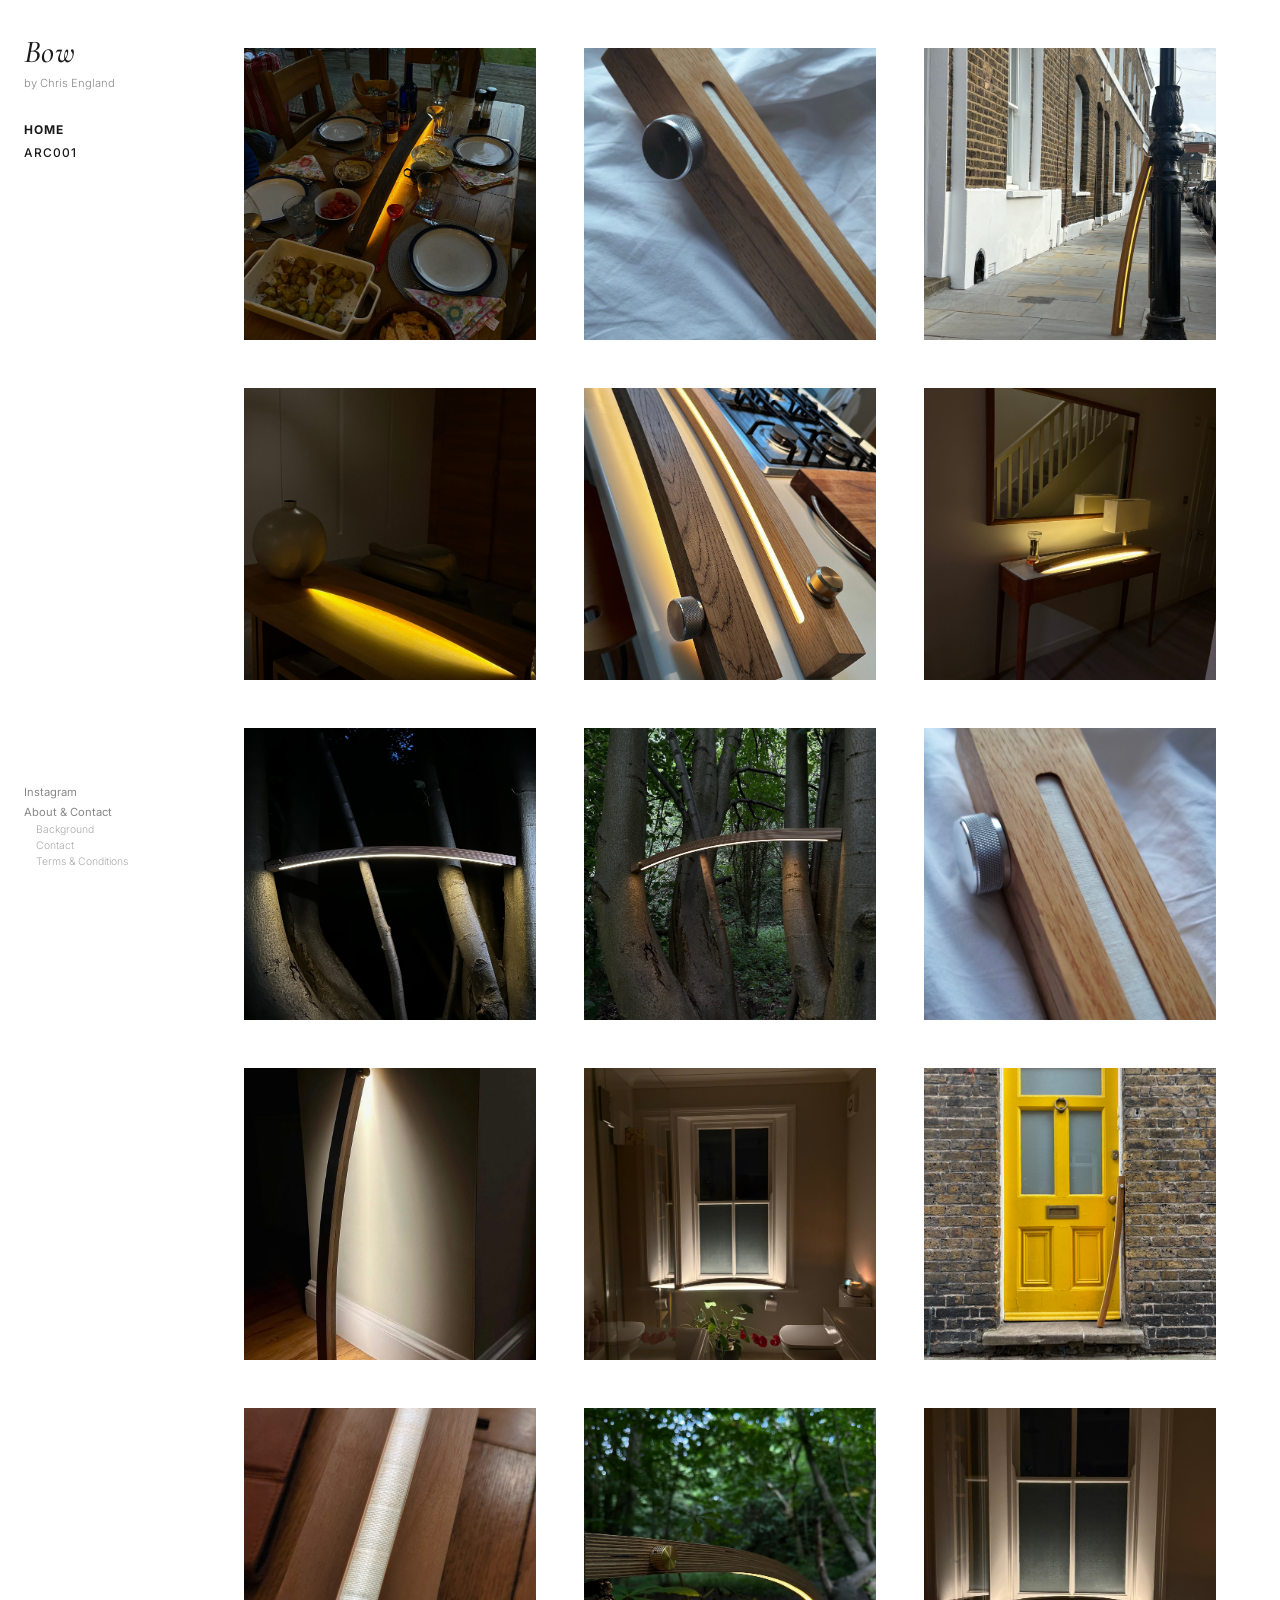
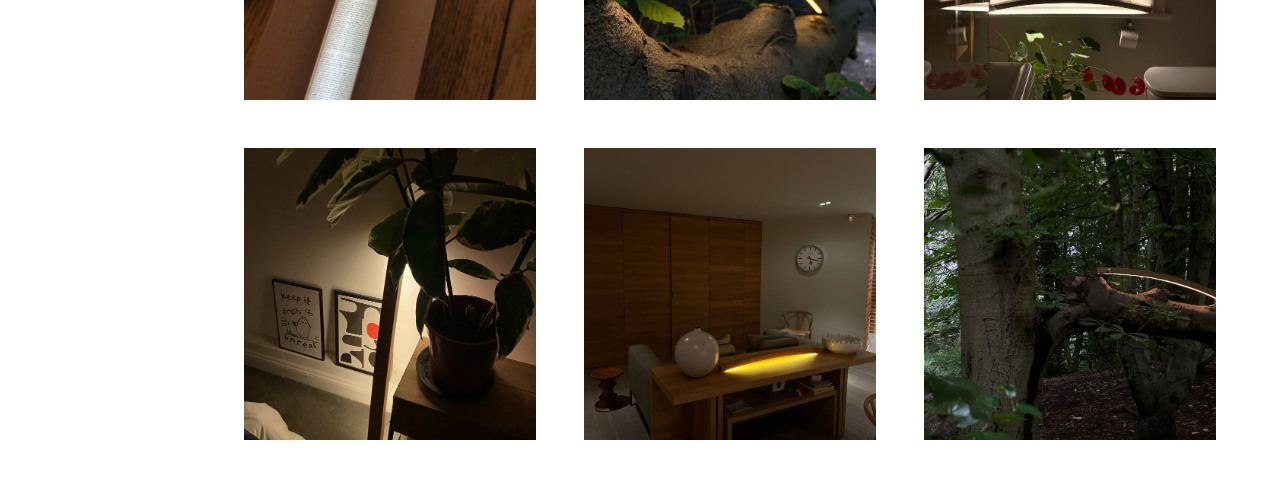
==== commit 7e189aa3: "Add About & Contact section — Background, Contact, Terms & Conditions pages - Updated nav with About" ====
--- a/index.html
+++ b/index.html
@@ -29,8 +29,17 @@
     </nav>
 
     <nav class="nav-secondary">
-      <a href="https://www.instagram.com/bowdesignuk?igsh=MWFjZWttdThmcTJocw%3D%3D" target="_blank" class="nav-link-small">Instagram</a>
-      <a href="mailto:contact@bowdesign.co.uk" class="nav-link-small">Contact</a>
+      <a href="https://www.instagram.com/bowdesignuk?utm_source=ig_web_button_share_sheet&igsh=ZDNlZDc0MzIxNw==" target="_blank" class="nav-link-small">Instagram</a>
+
+      <!-- About & Contact parent label with indented sub-links -->
+      <div class="nav-group">
+        <span class="nav-group-label">About &amp; Contact</span>
+        <div class="nav-group-items">
+          <a href="background.html" class="nav-link-sub">Background</a>
+          <a href="contact.html" class="nav-link-sub">Contact</a>
+          <a href="terms.html" class="nav-link-sub">Terms &amp; Conditions</a>
+        </div>
+      </div>
     </nav>
 
   </aside>
--- a/style.css
+++ b/style.css
@@ -92,6 +92,212 @@
 }
 
 .nav-link-small:hover {
+  color: #1a1a1a;
+}
+
+/* ── Sub-navigation group (About & Contact parent) ── */
+.nav-group {
+  display: flex;
+  flex-direction: column;
+  gap: 0.2rem;
+}
+
+/* Parent label — styled same as other secondary links, not clickable */
+.nav-group-label {
+  font-size: 0.7rem;
+  font-weight: 400;
+  color: #888;
+  cursor: default;
+}
+
+/* Indented sub-links under the parent */
+.nav-group-items {
+  display: flex;
+  flex-direction: column;
+  gap: 0.2rem;
+  padding-left: 0.75rem;
+}
+
+.nav-link-sub {
+  font-size: 0.65rem;
+  font-weight: 300;
+  color: #aaa;
+  text-decoration: none;
+  transition: color 0.2s ease;
+}
+
+.nav-link-sub:hover,
+.nav-link-sub.active {
+  color: #1a1a1a;
+}
+
+/* ════════════════════════════════════════
+   ABOUT / BACKGROUND PAGE
+   Two-column: full-height sticky image left, text right
+════════════════════════════════════════ */
+.about-page {
+  margin-left: 180px;
+  width: calc(100% - 180px);
+  min-height: 100vh;
+  display: grid;
+  grid-template-columns: 1.2fr 1fr;
+}
+
+/* Image fills full viewport height and sticks as you scroll */
+.about-image {
+  height: 100vh;
+  position: sticky;
+  top: 0;
+  overflow: hidden;
+}
+
+.about-image img {
+  width: 100%;
+  height: 100%;
+  object-fit: cover;
+  display: block;
+}
+
+/* Text on the right side */
+.about-text {
+  padding: 4rem 3rem;
+}
+
+.about-title {
+  font-family: 'Cormorant Garamond', serif;
+  font-style: italic;
+  font-size: 1.6rem;
+  font-weight: 500;
+  color: #1a1a1a;
+  margin-bottom: 1.5rem;
+}
+
+.about-body {
+  font-size: 0.8rem;
+  font-weight: 300;
+  color: #444;
+  line-height: 1.9;
+}
+
+.about-body p + p {
+  margin-top: 1.2rem;
+}
+
+/* ════════════════════════════════════════
+   CONTACT PAGE
+   Two-column: full-height sticky image left, info right
+════════════════════════════════════════ */
+.contact-page {
+  margin-left: 180px;
+  width: calc(100% - 180px);
+  min-height: 100vh;
+  display: grid;
+  grid-template-columns: 1.2fr 1fr;
+}
+
+.contact-image {
+  height: 100vh;
+  position: sticky;
+  top: 0;
+  overflow: hidden;
+}
+
+.contact-image img {
+  width: 100%;
+  height: 100%;
+  object-fit: cover;
+  display: block;
+}
+
+.contact-content {
+  padding: 4rem 3rem;
+}
+
+.contact-heading {
+  font-family: 'Cormorant Garamond', serif;
+  font-style: italic;
+  font-size: 1.6rem;
+  font-weight: 500;
+  color: #1a1a1a;
+  margin-bottom: 1rem;
+}
+
+.contact-intro {
+  font-size: 0.78rem;
+  font-weight: 300;
+  color: #444;
+  line-height: 1.8;
+  margin-bottom: 2rem;
+}
+
+/* Contact detail lines */
+.contact-details {
+  display: flex;
+  flex-direction: column;
+  gap: 0.6rem;
+  margin-top: 1.5rem;
+}
+
+.contact-detail-label {
+  font-size: 0.65rem;
+  font-weight: 600;
+  letter-spacing: 0.08em;
+  text-transform: uppercase;
+  color: #1a1a1a;
+}
+
+.contact-detail-value {
+  font-size: 0.78rem;
+  font-weight: 300;
+  color: #444;
+  text-decoration: none;
+}
+
+.contact-detail-value:hover {
+  color: #1a1a1a;
+}
+
+/* ════════════════════════════════════════
+   TERMS & CONDITIONS PAGE
+   Full-width text, simple and readable
+════════════════════════════════════════ */
+.terms-page {
+  margin-left: 180px;
+  width: calc(100% - 180px);
+  padding: 4rem 5rem;
+  max-width: 860px;
+}
+
+.terms-page h1 {
+  font-family: 'Cormorant Garamond', serif;
+  font-style: italic;
+  font-size: 1.6rem;
+  font-weight: 500;
+  color: #1a1a1a;
+  margin-bottom: 2.5rem;
+}
+
+.terms-page h2 {
+  font-size: 0.7rem;
+  font-weight: 700;
+  letter-spacing: 0.07em;
+  text-transform: uppercase;
+  color: #1a1a1a;
+  margin-top: 2rem;
+  margin-bottom: 0.6rem;
+}
+
+.terms-page p {
+  font-size: 0.78rem;
+  font-weight: 300;
+  color: #444;
+  line-height: 1.9;
+  margin-bottom: 0.8rem;
+}
+
+.terms-page p strong,
+.terms-page p b {
+  font-weight: 600;
   color: #1a1a1a;
 }
 
@@ -132,56 +338,138 @@
 
 /* ════════════════════════════════════════
    PRODUCT PAGE (arc001.html)
+   Layout mirrors ovuud.com/arc-i:
+   large image left, product info right
 ════════════════════════════════════════ */
 
 .product-page {
   margin-left: 180px;
   width: calc(100% - 180px);
-  padding: 3rem 4rem;
-}
-
-.product-header {
-  max-width: 560px;
-  margin-bottom: 2.5rem;
+  padding: 3rem 3rem;
+  min-height: 100vh;
+}
+
+/* Two-column layout: image | info */
+.product-layout {
+  display: grid;
+  grid-template-columns: 1.2fr 1fr;   /* Image slightly wider than info */
+  gap: 4rem;
+  align-items: start;
+}
+
+/* ── LEFT: image area ── */
+.product-images {
+  display: flex;
+  flex-direction: column;
+  gap: 1rem;
+}
+
+/* Main large image */
+.product-main-image {
+  width: 100%;
+  aspect-ratio: 4 / 5;
+  overflow: hidden;
+  background: #f5f5f5;
+}
+
+.product-main-image img {
+  width: 100%;
+  height: 100%;
+  object-fit: cover;
+  display: block;
+  transition: opacity 0.2s ease;
+}
+
+/* Thumbnail strip */
+.product-thumbs {
+  display: flex;
+  gap: 8px;
+}
+
+.thumb {
+  width: 72px;
+  height: 72px;
+  object-fit: cover;
+  cursor: pointer;
+  opacity: 0.5;
+  transition: opacity 0.2s ease;
+}
+
+.thumb:hover,
+.thumb.active {
+  opacity: 1;
+}
+
+/* ── RIGHT: product info ── */
+.product-info {
+  padding-top: 0.5rem;
 }
 
 .product-title {
   font-family: 'Cormorant Garamond', serif;
   font-style: italic;
-  font-size: 1.8rem;
+  font-size: 2rem;
   font-weight: 500;
   color: #1a1a1a;
-  margin-bottom: 0.75rem;
+  margin-bottom: 1.25rem;
 }
 
 .product-desc {
   font-size: 0.8rem;
   font-weight: 300;
-  color: #555;
-  line-height: 1.7;
-}
-
-/* 2-column grid for product images */
-.product-gallery-hero {
+  color: #444;
+  line-height: 1.8;
+}
+
+/* Specs: definition list styled as key/value rows */
+.product-specs {
+  margin-top: 2rem;
   display: grid;
-  grid-template-columns: repeat(2, 1fr);
-  gap: 48px;
-  margin-bottom: 2.5rem;
-}
-
-.section-label {
-  font-size: 0.65rem;
-  font-weight: 500;
+  grid-template-columns: auto 1fr;
+  gap: 0.6rem 1.5rem;
+  align-items: baseline;
+}
+
+.product-specs dt {
+  font-size: 0.7rem;
+  font-weight: 600;
+  letter-spacing: 0.06em;
+  text-transform: uppercase;
+  color: #1a1a1a;
+  white-space: nowrap;
+}
+
+.product-specs dd {
+  font-size: 0.78rem;
+  font-weight: 300;
+  color: #444;
+  line-height: 1.6;
+}
+
+.spec-note {
+  display: block;
+  font-size: 0.68rem;
+  color: #999;
+  margin-top: 0.2rem;
+}
+
+/* Contact to purchase button */
+.product-cta {
+  display: inline-block;
+  margin-top: 2.5rem;
+  padding: 0.85rem 2rem;
+  background: #1a1a1a;
+  color: #ffffff;
+  font-size: 0.7rem;
+  font-weight: 600;
   letter-spacing: 0.12em;
+  text-decoration: none;
   text-transform: uppercase;
-  color: #aaa;
-  margin-bottom: 1rem;
-}
-
-.product-page .gallery {
-  margin-left: 0;
-  width: 100%;
-  padding: 0;
+  transition: background 0.2s ease;
+}
+
+.product-cta:hover {
+  background: #444;
 }
 
 /* ════════════════════════════════════════
@@ -234,8 +522,39 @@
     padding: 1rem;
   }
 
-  .product-gallery-hero {
+  /* Stack image and info on mobile */
+  .product-layout {
     grid-template-columns: 1fr;
-    gap: 16px;
-  }
-}
+    gap: 2rem;
+  }
+
+  .thumb {
+    width: 56px;
+    height: 56px;
+  }
+
+  /* About, contact, terms pages — single column on mobile */
+  .about-page,
+  .contact-page {
+    margin-left: 0;
+    width: 100%;
+    grid-template-columns: 1fr;
+  }
+
+  .about-image,
+  .contact-image {
+    height: 60vw;
+    position: relative;
+  }
+
+  .about-text,
+  .contact-content {
+    padding: 2rem 1.5rem;
+  }
+
+  .terms-page {
+    margin-left: 0;
+    width: 100%;
+    padding: 2rem 1.5rem;
+  }
+}
